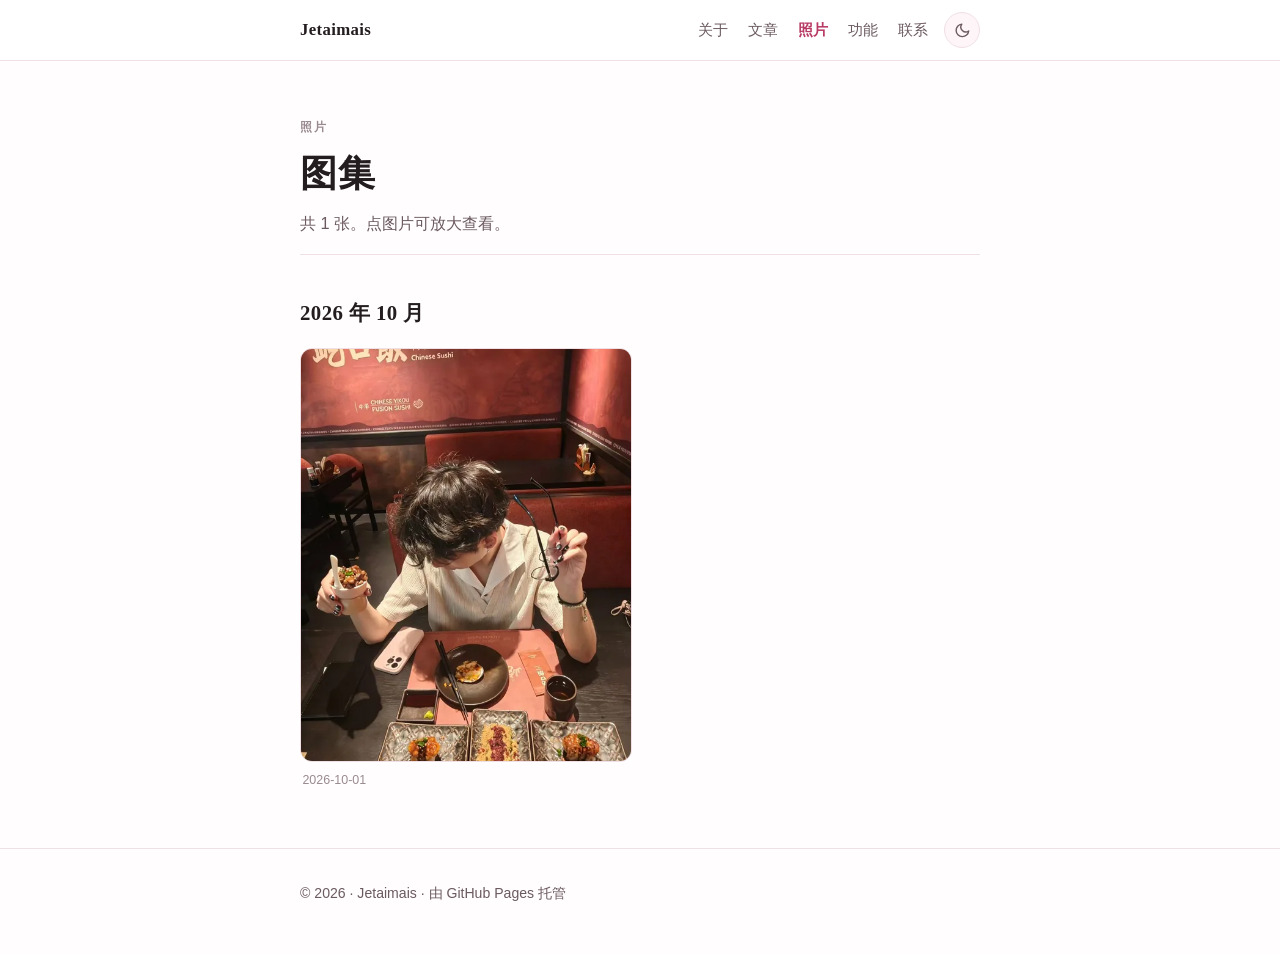
==== gallery/index.html @ ded1d189 "??????:??? + ???? + ?????" ====
<!DOCTYPE html>
<html lang="zh-CN">
<head>
<meta charset="UTF-8">
<meta name="viewport" content="width=device-width, initial-scale=1.0">

<!-- 与其它页面一致：先应用已保存的主题，避免闪烁 -->
<script>
  (function () {
    try {
      var t = localStorage.getItem('theme');
      if (t === 'light' || t === 'dark') {
        document.documentElement.setAttribute('data-theme', t);
      }
    } catch (e) {}
  })();
</script>

<title>图集 · Jetaimais</title>
<meta name="description" content="Jetaimais 的照片图集。">
<meta name="author" content="Jetaimais">
<link rel="canonical" href="https://jetaimais6.github.io/gallery/">
<meta name="theme-color" content="#fffdfd" media="(prefers-color-scheme: light)">
<meta name="theme-color" content="#1a1417" media="(prefers-color-scheme: dark)">
<meta name="robots" content="index, follow">

<meta property="og:type" content="website">
<meta property="og:site_name" content="Jetaimais">
<meta property="og:title" content="图集 · Jetaimais">
<meta property="og:description" content="Jetaimais 的照片图集。">
<meta property="og:url" content="https://jetaimais6.github.io/gallery/">
<meta property="og:image" content="https://jetaimais6.github.io/assets/og-image.png">
<meta property="og:locale" content="zh_CN">


<meta name="twitter:card" content="summary_large_image">
<meta name="twitter:title" content="图集 · Jetaimais">
<meta name="twitter:description" content="Jetaimais 的照片图集。">
<meta name="twitter:image" content="https://jetaimais6.github.io/assets/og-image.png">

<link rel="icon" type="image/svg+xml" href="../assets/favicon.svg">
<link rel="apple-touch-icon" href="../assets/favicon.svg">
<link rel="alternate" type="application/rss+xml" title="Jetaimais" href="https://jetaimais6.github.io/feed.xml">

<link rel="preload" href="../assets/tokens.css" as="style">
<link rel="preload" href="../assets/style.css" as="style">
<link rel="stylesheet" href="../assets/tokens.css">
<link rel="stylesheet" href="../assets/style.css">
<script src="../assets/theme.js" defer></script>

</head>
<body>

<a class="skip-link" href="#main">跳到正文</a>

<header class="site-header">
  <div class="wrap header-inner">
    <a class="brand" href="../">Jetaimais</a>

    <nav class="site-nav" aria-label="主导航">
      <a href="../#about">关于</a>
      <a href="../posts/">文章</a>
      <a href="../gallery/" class="is-active">照片</a>
      <a href="../tools/">功能</a>
      <a href="../#contact">联系</a>
    </nav>

    <button class="theme-toggle" type="button" aria-label="切换主题">
      <svg class="icon-moon" viewBox="0 0 24 24" fill="none" stroke="currentColor"
           stroke-width="2" stroke-linecap="round" stroke-linejoin="round" aria-hidden="true">
        <path d="M21 12.79A9 9 0 1 1 11.21 3 7 7 0 0 0 21 12.79z"/>
      </svg>
      <svg class="icon-sun" viewBox="0 0 24 24" fill="none" stroke="currentColor"
           stroke-width="2" stroke-linecap="round" stroke-linejoin="round" aria-hidden="true">
        <circle cx="12" cy="12" r="4"/>
        <path d="M12 2v2M12 20v2M4.93 4.93l1.41 1.41M17.66 17.66l1.41 1.41M2 12h2M20 12h2M6.34 17.66l-1.41 1.41M19.07 4.93l-1.41 1.41"/>
      </svg>
    </button>
  </div>
</header>

<main id="main">
  <div class="wrap">
<section class="page-head">
      <p class="eyebrow">照片</p>
      <h1>图集</h1>
      <p class="lead">共 1 张。点图片可放大查看。</p>
    </section>
    
    <section class="section">
      <h2>2026 年 10 月</h2>
      <div class="photo-grid">
<figure class="ph">
  <button class="ph-btn" type="button" data-full="../photos/full/2026-10-01-sushi.webp" data-alt="2026-10-01-sushi">
    <img src="../photos/thumbs/2026-10-01-sushi.webp" alt="2026-10-01-sushi" loading="lazy" decoding="async"
         width="1280" height="1707">
  </button>
  <figcaption>
    
    <p class="ph-date"><time datetime="2026-10-01">2026-10-01</time></p>
    <noscript><a href="../photos/full/2026-10-01-sushi.webp">查看原图</a></noscript>
  </figcaption>
</figure>
      </div>
    </section>
    
    <dialog class="lightbox" id="lightbox">
      <button class="lb-close" type="button" aria-label="关闭">×</button>
      <img class="lb-img" id="lbImg" src="" alt="">
    </dialog>
    <script src="../gallery/lightbox.js" defer></script>
  </div>
</main>

<footer class="site-footer">
  <div class="wrap">
    <p>© <span id="year">2026</span> · Jetaimais · 由 GitHub Pages 托管</p>
  </div>
</footer>

<script>
  document.getElementById('year').textContent = new Date().getFullYear();
</script>

</body>
</html>
---- assets/tokens.css ----
/* ============================================================
   tokens.css —— 设计令牌（Design Tokens）
   参考 AnAcretiondisk9986.github.io 的做法：用「语义化」变量名，
   描述「这是什么」，而不是「这是什么颜色」。
   这样换主题时只改这一处，全站自动跟随。
   ============================================================ */

/* ---------- 浅色主题 ---------- */
:root {
  /* 声明本页配色模式：让滚动条、表单控件、默认背景也跟随 */
  color-scheme: light;

  /* 表面（背景层）—— 带极淡粉调，与头像呼应 */
  --surface:          #fffdfd;
  --surface-raised:   #fdf5f7;   /* 卡片、按钮底色 */
  --surface-sunken:   #f7eaee;   /* 更低的层级 */

  /* 文字 —— 暖调深灰，避免与粉色底冲突的冷灰 */
  --text:             #241d20;
  --text-muted:       #6b5a61;
  --text-faint:       #9a8a91;

  /* 线条 */
  --line:             #f0dfe4;
  --line-strong:      #e2c9d1;

  /* 强调色 —— 粉色系
     浅色主题用较深的玫瑰粉，保证白字对比度达标（≥4.5:1）
     深色主题用较亮的粉，保证在深底上可读 */
  --accent:           #b83b64;
  --accent-hover:     #9d2f53;
  --accent-text:      #ffffff;   /* 强调色之上的文字 */

  /* 粉色浅底（取自头像背景色 #efc1cb），用于标签、徽章等 */
  --surface-tint:     #fdf0f4;

  /* 效果 —— 阴影带一点粉，避免灰影在粉底上发脏 */
  --shadow-sm:        0 1px 2px rgba(90, 40, 58, .06);
  --shadow-md:        0 4px 14px rgba(90, 40, 58, .10);

  /* 尺寸 */
  --radius:           12px;
  --radius-sm:        8px;
  --measure:          720px;     /* 正文最大宽度 */
  --gutter:           1.25rem;
  --header-h:         3.75rem;

  /* 字体 */
  --font-sans: -apple-system, BlinkMacSystemFont, "Segoe UI", "PingFang SC",
               "Hiragino Sans GB", "Microsoft YaHei", "Helvetica Neue", Arial, sans-serif;
  --font-serif: "Noto Serif SC", "Source Han Serif SC", "Songti SC", STSong,
                SimSun, Georgia, serif;
  --font-mono: ui-monospace, SFMono-Regular, "SF Mono", Consolas,
               "Liberation Mono", Menlo, monospace;

  /* 字距：中文标题加宽字距会明显更精致（参考仓库大量使用 0.14–0.22em） */
  --track-label:      .08em;   /* 小标签 */
  --track-title:      .02em;   /* 大标题 */
  --track-eyebrow:    .16em;   /* 眉标（全大写小字） */

  /* 玻璃效果底色（支持 backdrop-filter 时使用） */
  --header-glass:     rgba(255, 255, 255, .88);
}

/* ---------- 深色主题 ----------
   优先跟随手动选择（html[data-theme="dark"]），
   没有手动选择时跟随系统设置 */
@media (prefers-color-scheme: dark) {
  :root:not([data-theme="light"]) {
    color-scheme: dark;
    --surface:        #1a1417;
    --surface-raised: #241a1f;
    --surface-sunken: #120d10;
    --text:           #f2e6ea;
    --text-muted:     #b5a0a8;
    --text-faint:     #857077;
    --line:           #362830;
    --line-strong:    #473640;
    --accent:         #ef8fae;
    --accent-hover:   #f4a7c0;
    --accent-text:    #2a1018;
    --surface-tint:   #2a1d23;
    --shadow-sm:      0 1px 2px rgba(0, 0, 0, .4);
    --shadow-md:      0 4px 14px rgba(0, 0, 0, .5);
    --header-glass:   rgba(26, 20, 23, .88);
  }
}

/* 手动强制深色：优先级最高 */
:root[data-theme="dark"] {
  color-scheme: dark;
  --surface:        #1a1417;
  --surface-raised: #241a1f;
  --surface-sunken: #120d10;
  --text:           #f2e6ea;
  --text-muted:     #b5a0a8;
  --text-faint:     #857077;
  --line:           #362830;
  --line-strong:    #473640;
  --accent:         #ef8fae;
  --accent-hover:   #f4a7c0;
  --accent-text:    #2a1018;
  --surface-tint:   #2a1d23;
  --shadow-sm:      0 1px 2px rgba(0, 0, 0, .4);
  --shadow-md:      0 4px 14px rgba(0, 0, 0, .5);
  --header-glass:   rgba(26, 20, 23, .88);
}

/* 手动强制浅色 */
:root[data-theme="light"] {
  color-scheme: light;
}
---- assets/style.css ----
/* ============================================================
   style.css —— 布局与组件
   颜色/间距/字体全部来自 tokens.css 的语义变量。
   想换配色，改 tokens.css，不要改这里。
   ============================================================ */

/* ---------- 基础 ---------- */
*, *::before, *::after { box-sizing: border-box; }

html {
  scroll-behavior: smooth;
  scroll-padding-top: calc(var(--header-h) + 1rem);  /* 锚点跳转避开吸顶导航 */
  -webkit-text-size-adjust: 100%;
}

body {
  margin: 0;
  background: var(--surface);
  color: var(--text);
  font-family: var(--font-sans);
  font-size: 17px;
  line-height: 1.75;
  -webkit-font-smoothing: antialiased;
  text-rendering: optimizeLegibility;
}

.wrap {
  max-width: var(--measure);
  margin-inline: auto;
  padding-inline: var(--gutter);
}

/* ---------- 链接 ---------- */
a { color: var(--accent); text-decoration: none; }
a:hover { color: var(--accent-hover); text-decoration: underline; }

:focus-visible {
  outline: 2px solid var(--accent);
  outline-offset: 3px;
  border-radius: var(--radius-sm);
}

/* 键盘用户跳过导航 */
.skip-link {
  position: fixed;
  top: -100px;
  left: var(--gutter);
  z-index: 100;
  background: var(--accent);
  color: var(--accent-text);
  padding: .6rem 1rem;
  border-radius: 0 0 var(--radius) var(--radius);
  transition: top .15s ease;
}
.skip-link:focus { top: 0; text-decoration: none; }

/* ---------- 页头 ---------- */
.site-header {
  position: sticky;
  top: 0;
  z-index: 20;
  background: var(--surface);
  border-bottom: 1px solid var(--line);
}

@supports (backdrop-filter: blur(10px)) {
  .site-header {
    background: var(--header-glass);
    backdrop-filter: saturate(180%) blur(10px);
  }
}

.header-inner {
  display: flex;
  align-items: center;
  gap: 1rem;
  min-height: var(--header-h);
}

.brand {
  font-family: var(--font-serif);
  font-weight: 700;
  font-size: 1.05rem;
  letter-spacing: var(--track-title);
  color: var(--text);
  margin-right: auto;      /* 把导航和按钮推到右侧 */
}
.brand:hover { text-decoration: none; color: var(--accent); }

.site-nav { display: flex; gap: 1.25rem; font-size: .95rem; }
.site-nav a { color: var(--text-muted); }
.site-nav a:hover { color: var(--accent); text-decoration: none; }
.site-nav a.is-active {
  color: var(--accent);
  font-weight: 600;
}

/* ---------- 主题切换按钮 ---------- */
.theme-toggle {
  display: inline-flex;
  align-items: center;
  justify-content: center;
  width: 2.25rem;
  height: 2.25rem;
  padding: 0;
  border: 1px solid var(--line);
  border-radius: 50%;
  background: var(--surface-raised);
  color: var(--text-muted);
  cursor: pointer;
  transition: color .15s ease, border-color .15s ease, transform .15s ease;
}
.theme-toggle:hover {
  color: var(--accent);
  border-color: var(--accent);
  transform: translateY(-1px);
}
.theme-toggle svg { width: 1.05rem; height: 1.05rem; display: block; }

/* 图标按当前主题显示其一：浅色显示月亮，深色显示太阳 */
.theme-toggle .icon-sun  { display: none; }
.theme-toggle .icon-moon { display: block; }
:root[data-theme="dark"] .theme-toggle .icon-sun  { display: block; }
:root[data-theme="dark"] .theme-toggle .icon-moon { display: none; }
@media (prefers-color-scheme: dark) {
  :root:not([data-theme="light"]) .theme-toggle .icon-sun  { display: block; }
  :root:not([data-theme="light"]) .theme-toggle .icon-moon { display: none; }
}

/* ---------- 眉标（小字标签） ---------- */
.eyebrow {
  font-size: .78rem;
  font-weight: 600;
  letter-spacing: var(--track-eyebrow);
  text-transform: uppercase;
  color: var(--text-faint);
  margin: 0 0 .75rem;
}

/* ---------- 首屏 ---------- */
.hero { padding: 4.5rem 0 2.5rem; }

.avatar {
  border-radius: 50%;
  object-fit: cover;
  margin-bottom: 1.25rem;
  display: block;
  border: 1px solid var(--line);
}

.hero h1 {
  font-family: var(--font-serif);
  font-size: clamp(1.9rem, 5vw, 2.6rem);
  line-height: 1.25;
  letter-spacing: var(--track-title);
  margin: 0 0 .85rem;
  text-wrap: balance;          /* 标题断行更均衡（支持的浏览器生效） */
}

.lead {
  font-size: 1.1rem;
  line-height: 1.8;
  color: var(--text-muted);
  margin: 0 0 1.75rem;
  max-width: 34em;
  text-wrap: pretty;
}
.lead strong { color: var(--text); font-weight: 600; }

/* ---------- 身份标签（大二 / 临床医学 …） ---------- */
.status {
  display: flex;
  flex-wrap: wrap;
  gap: .5rem;
  margin: 0 0 1.75rem;
}

.badge {
  font-size: .8rem;
  line-height: 1.6;
  padding: .1rem .65rem;
  border-radius: 999px;
  color: var(--accent);
  background: var(--surface-tint);
  border: 1px solid var(--line-strong);
  letter-spacing: var(--track-label);
}

/* ---------- 按钮 ---------- */
.hero-actions { display: flex; flex-wrap: wrap; gap: .75rem; }

.btn {
  display: inline-block;
  padding: .6rem 1.15rem;
  border: 1px solid var(--line);
  border-radius: var(--radius);
  color: var(--text);
  font-size: .95rem;
  font-weight: 500;
  background: var(--surface-raised);
  box-shadow: var(--shadow-sm);
  transition: transform .12s ease, border-color .12s ease, box-shadow .12s ease;
}
.btn:hover {
  text-decoration: none;
  transform: translateY(-1px);
  border-color: var(--accent);
  color: var(--accent);
  box-shadow: var(--shadow-md);
}

.btn-primary {
  background: var(--accent);
  border-color: var(--accent);
  color: var(--accent-text);
}
.btn-primary:hover {
  color: var(--accent-text);
  background: var(--accent-hover);
  border-color: var(--accent-hover);
}

/* 邮箱按钮：颜色与其它次要按钮一致，别让默认链接色破坏按钮外观 */
.btn.js-email { color: var(--text); }
.btn.js-email:hover { color: var(--accent); }

/* 无脚本回退：<noscript> 内文字为空，用 CSS 生成内容补上按钮文字。
   用 ::after 是因为脚本禁用时 :empty 仍会匹配，但纯文本放这儿不占位。 */
.noscript-email::after { content: "邮件联系"; }

/* ---------- 内容分区 ---------- */
.section {
  padding: 2.5rem 0;
  border-top: 1px solid var(--line);
}

.section h2 {
  font-family: var(--font-serif);
  font-size: 1.3rem;
  letter-spacing: var(--track-title);
  margin: 0 0 1rem;
}

.section p { margin: 0 0 1rem; }
.muted { color: var(--text-muted); font-size: .95rem; }

/* ---------- 技能标签 ---------- */
.tags {
  list-style: none;
  display: flex;
  flex-wrap: wrap;
  gap: .5rem;
  padding: 0;
  margin: 1.25rem 0 0;
}
.tags li {
  font-size: .85rem;
  padding: .25rem .7rem;
  border: 1px solid var(--line-strong);
  border-radius: 999px;
  color: var(--accent);
  background: var(--surface-tint);
  letter-spacing: var(--track-label);
}

/* ---------- 卡片列表 ---------- */
.card-list {
  list-style: none;
  padding: 0;
  margin: 1.25rem 0 0;
  display: grid;
  gap: .9rem;
}

.card {
  padding: 1.15rem 1.25rem;
  border: 1px solid var(--line);
  border-radius: var(--radius);
  background: var(--surface-raised);
  transition: border-color .12s ease, transform .12s ease, box-shadow .12s ease;
}
.card:hover {
  border-color: var(--accent);
  transform: translateY(-2px);
  box-shadow: var(--shadow-md);
}

.card h3 {
  margin: 0 0 .35rem;
  font-size: 1.05rem;
  letter-spacing: var(--track-label);
}
.card h3 a { color: var(--text); }
.card h3 a:hover { color: var(--accent); }
.card p  { margin: 0; color: var(--text-muted); font-size: .95rem; }
.card .meta {
  margin-top: .5rem;
  font-size: .82rem;
  color: var(--text-faint);
  font-variant-numeric: tabular-nums;
}

/* 待补充内容的卡片（填好后删掉 is-placeholder 类即可） */
.card.is-placeholder { border-style: dashed; }
.card.is-placeholder h3 a { color: var(--text-muted); }

/* 卡片上的标签 */
.tags-inline {
  display: flex;
  flex-wrap: wrap;
  gap: .4rem;
  margin: .6rem 0 0;
}

.tag {
  display: inline-block;
  font-size: .78rem;
  line-height: 1.7;
  padding: .05rem .55rem;
  border: 1px solid var(--line-strong);
  border-radius: 999px;
  color: var(--accent);
  background: var(--surface-tint);
  letter-spacing: var(--track-label);
}
.tag:hover { text-decoration: none; border-color: var(--accent); }

/* 标签云 */
.tag-cloud {
  display: flex;
  flex-wrap: wrap;
  gap: .5rem;
  margin: .5rem 0 0;
}
.tag-lg { font-size: .9rem; padding: .25rem .8rem; }
.tag .count { color: var(--text-faint); font-size: .85em; margin-left: .15em; }

/* ---------- 列表页页头 ---------- */
.page-head { padding: 3.5rem 0 1rem; }
.page-head h1 {
  font-family: var(--font-serif);
  font-size: clamp(1.7rem, 4.5vw, 2.3rem);
  line-height: 1.25;
  letter-spacing: var(--track-title);
  margin: 0 0 .75rem;
  text-wrap: balance;
}
.page-head .lead {
  font-size: 1.02rem;
  color: var(--text-muted);
  margin: 0;
  max-width: 38em;
}

/* 「查看全部」链接 */
.more-link { margin: 1.25rem 0 0; font-size: .95rem; }

/* ---------- 分页 ---------- */
.pager {
  display: flex;
  align-items: center;
  justify-content: center;
  gap: .75rem;
  flex-wrap: wrap;
  margin-top: 2rem;
  padding-top: 1.5rem;
  border-top: 1px solid var(--line);
}
.pager-info {
  font-size: .88rem;
  color: var(--text-faint);
  font-variant-numeric: tabular-nums;
}

/* ---------- 图集 ---------- */
.photo-grid {
  display: grid;
  grid-template-columns: repeat(auto-fill, minmax(220px, 1fr));
  gap: 1rem;
  margin-top: 1rem;
}

.ph { margin: 0; }

.ph-btn {
  display: block;
  width: 100%;
  padding: 0;
  border: 1px solid var(--line);
  border-radius: var(--radius);
  background: var(--surface-raised);
  cursor: zoom-in;
  overflow: hidden;
  transition: border-color .15s ease, transform .15s ease, box-shadow .15s ease;
}
.ph-btn:hover {
  border-color: var(--accent);
  transform: translateY(-2px);
  box-shadow: var(--shadow-md);
}
.ph-btn img {
  display: block;
  width: 100%;
  height: auto;
  aspect-ratio: 4 / 5;      /* 统一比例，网格更整齐 */
  object-fit: cover;
}

.ph figcaption {
  padding: .5rem .15rem 0;
  font-size: .85rem;
  color: var(--text-muted);
}
.ph-title { margin: 0; color: var(--text); font-weight: 600; }
.ph-caption { margin: .15rem 0 0; }
.ph-date {
  margin: .2rem 0 0;
  font-size: .78rem;
  color: var(--text-faint);
  font-variant-numeric: tabular-nums;
}

/* 点击放大 */
.lightbox {
  border: 0;
  padding: 0;
  background: transparent;
  max-width: 96vw;
  max-height: 96vh;
}
.lightbox::backdrop {
  background: rgba(0, 0, 0, .82);
}
.lb-img {
  display: block;
  max-width: 96vw;
  max-height: 92vh;
  width: auto;
  height: auto;
  border-radius: var(--radius);
}
.lb-close {
  position: fixed;
  top: 1rem;
  right: 1rem;
  width: 2.5rem;
  height: 2.5rem;
  border: 1px solid rgba(255, 255, 255, .35);
  border-radius: 50%;
  background: rgba(0, 0, 0, .45);
  color: #fff;
  font-size: 1.4rem;
  line-height: 1;
  cursor: pointer;
}
.lb-close:hover { background: rgba(0, 0, 0, .7); }

/* ---------- 联系列表 ---------- */
.link-list { list-style: none; padding: 0; margin: 1rem 0 0; }
.link-list li {
  padding: .55rem 0;
  border-bottom: 1px solid var(--line);
  display: flex;
  gap: 1rem;
  align-items: baseline;
}
.link-list li:last-child { border-bottom: 0; }
.link-list .k {
  min-width: 5rem;
  color: var(--text-faint);
  font-size: .82rem;
  text-transform: uppercase;
  letter-spacing: var(--track-label);
}

/* 带图标的链接（X / B站 / GitHub） */
.icon-link {
  display: inline-flex;
  align-items: center;
  gap: .4rem;
  color: var(--text);
}
.icon-link:hover { color: var(--accent); }
.icon-link svg {
  width: 1.05em;
  height: 1.05em;
  flex: none;
  opacity: .75;
}
.icon-link:hover svg { opacity: 1; }

/* ---------- 代码（以后写文章会用到） ---------- */
code, pre { font-family: var(--font-mono); font-size: .9em; }
code {
  background: var(--surface-sunken);
  padding: .15em .4em;
  border-radius: var(--radius-sm);
}
pre {
  background: var(--surface-sunken);
  border: 1px solid var(--line);
  border-radius: var(--radius);
  padding: 1rem 1.15rem;
  overflow-x: auto;
  line-height: 1.6;
}
pre code { background: none; padding: 0; }

/* ---------- 文章页 ---------- */
.article { padding: 3rem 0 1rem; }

.article-header {
  padding-bottom: 1.5rem;
  border-bottom: 1px solid var(--line);
  margin-bottom: 2rem;
}

.article h1 {
  font-family: var(--font-serif);
  font-size: clamp(1.6rem, 4.5vw, 2.2rem);
  line-height: 1.3;
  letter-spacing: var(--track-title);
  margin: 0 0 .75rem;
  text-wrap: balance;
}

.article-meta {
  color: var(--text-faint);
  font-size: .88rem;
  font-variant-numeric: tabular-nums;
}
.article-meta .sep { margin: 0 .5rem; opacity: .6; }

/* 正文：中文行高放宽，段间距大于行距 */
.prose { line-height: 1.9; }
.prose p { margin: 0 0 1.25rem; }
.prose h2 {
  font-family: var(--font-serif);
  font-size: 1.2rem;
  letter-spacing: var(--track-title);
  margin: 2.25rem 0 .85rem;
}
.prose ul, .prose ol { margin: 0 0 1.25rem; padding-left: 1.4rem; }
.prose li { margin-bottom: .4rem; }
.prose strong { font-weight: 600; }
.prose blockquote {
  margin: 1.5rem 0;
  padding: .25rem 0 .25rem 1rem;
  border-left: 3px solid var(--line-strong);
  color: var(--text-muted);
}

/* 文章底部返回链接 */
.article-foot {
  margin-top: 2.5rem;
  padding-top: 1.5rem;
  border-top: 1px solid var(--line);
  font-size: .95rem;
}

/* ---------- 页脚 ---------- */
.site-footer {
  border-top: 1px solid var(--line);
  padding: 2rem 0 3rem;
  color: var(--text-muted);
  font-size: .88rem;
}
.site-footer p { margin: 0; }

/* ---------- 小屏微调 ---------- */
@media (max-width: 520px) {
  body { font-size: 16px; }
  .hero { padding-top: 3rem; }
  .site-nav { gap: .9rem; font-size: .9rem; }
  .link-list li { flex-direction: column; gap: .15rem; }
}

/* ---------- 打印 ---------- */
@media print {
  .site-header, .site-footer, .hero-actions, .theme-toggle { display: none; }
  body { font-size: 12pt; background: #fff; color: #000; }
}

/* ---------- 尊重「减少动效」偏好 ---------- */
@media (prefers-reduced-motion: reduce) {
  html { scroll-behavior: auto; }
  *, *::before, *::after {
    transition-duration: .01ms !important;
    animation-duration: .01ms !important;
    animation-iteration-count: 1 !important;
  }
}
---- assets/tokens.css ----
/* ============================================================
   tokens.css —— 设计令牌（Design Tokens）
   参考 AnAcretiondisk9986.github.io 的做法：用「语义化」变量名，
   描述「这是什么」，而不是「这是什么颜色」。
   这样换主题时只改这一处，全站自动跟随。
   ============================================================ */

/* ---------- 浅色主题 ---------- */
:root {
  /* 声明本页配色模式：让滚动条、表单控件、默认背景也跟随 */
  color-scheme: light;

  /* 表面（背景层）—— 带极淡粉调，与头像呼应 */
  --surface:          #fffdfd;
  --surface-raised:   #fdf5f7;   /* 卡片、按钮底色 */
  --surface-sunken:   #f7eaee;   /* 更低的层级 */

  /* 文字 —— 暖调深灰，避免与粉色底冲突的冷灰 */
  --text:             #241d20;
  --text-muted:       #6b5a61;
  --text-faint:       #9a8a91;

  /* 线条 */
  --line:             #f0dfe4;
  --line-strong:      #e2c9d1;

  /* 强调色 —— 粉色系
     浅色主题用较深的玫瑰粉，保证白字对比度达标（≥4.5:1）
     深色主题用较亮的粉，保证在深底上可读 */
  --accent:           #b83b64;
  --accent-hover:     #9d2f53;
  --accent-text:      #ffffff;   /* 强调色之上的文字 */

  /* 粉色浅底（取自头像背景色 #efc1cb），用于标签、徽章等 */
  --surface-tint:     #fdf0f4;

  /* 效果 —— 阴影带一点粉，避免灰影在粉底上发脏 */
  --shadow-sm:        0 1px 2px rgba(90, 40, 58, .06);
  --shadow-md:        0 4px 14px rgba(90, 40, 58, .10);

  /* 尺寸 */
  --radius:           12px;
  --radius-sm:        8px;
  --measure:          720px;     /* 正文最大宽度 */
  --gutter:           1.25rem;
  --header-h:         3.75rem;

  /* 字体 */
  --font-sans: -apple-system, BlinkMacSystemFont, "Segoe UI", "PingFang SC",
               "Hiragino Sans GB", "Microsoft YaHei", "Helvetica Neue", Arial, sans-serif;
  --font-serif: "Noto Serif SC", "Source Han Serif SC", "Songti SC", STSong,
                SimSun, Georgia, serif;
  --font-mono: ui-monospace, SFMono-Regular, "SF Mono", Consolas,
               "Liberation Mono", Menlo, monospace;

  /* 字距：中文标题加宽字距会明显更精致（参考仓库大量使用 0.14–0.22em） */
  --track-label:      .08em;   /* 小标签 */
  --track-title:      .02em;   /* 大标题 */
  --track-eyebrow:    .16em;   /* 眉标（全大写小字） */

  /* 玻璃效果底色（支持 backdrop-filter 时使用） */
  --header-glass:     rgba(255, 255, 255, .88);
}

/* ---------- 深色主题 ----------
   优先跟随手动选择（html[data-theme="dark"]），
   没有手动选择时跟随系统设置 */
@media (prefers-color-scheme: dark) {
  :root:not([data-theme="light"]) {
    color-scheme: dark;
    --surface:        #1a1417;
    --surface-raised: #241a1f;
    --surface-sunken: #120d10;
    --text:           #f2e6ea;
    --text-muted:     #b5a0a8;
    --text-faint:     #857077;
    --line:           #362830;
    --line-strong:    #473640;
    --accent:         #ef8fae;
    --accent-hover:   #f4a7c0;
    --accent-text:    #2a1018;
    --surface-tint:   #2a1d23;
    --shadow-sm:      0 1px 2px rgba(0, 0, 0, .4);
    --shadow-md:      0 4px 14px rgba(0, 0, 0, .5);
    --header-glass:   rgba(26, 20, 23, .88);
  }
}

/* 手动强制深色：优先级最高 */
:root[data-theme="dark"] {
  color-scheme: dark;
  --surface:        #1a1417;
  --surface-raised: #241a1f;
  --surface-sunken: #120d10;
  --text:           #f2e6ea;
  --text-muted:     #b5a0a8;
  --text-faint:     #857077;
  --line:           #362830;
  --line-strong:    #473640;
  --accent:         #ef8fae;
  --accent-hover:   #f4a7c0;
  --accent-text:    #2a1018;
  --surface-tint:   #2a1d23;
  --shadow-sm:      0 1px 2px rgba(0, 0, 0, .4);
  --shadow-md:      0 4px 14px rgba(0, 0, 0, .5);
  --header-glass:   rgba(26, 20, 23, .88);
}

/* 手动强制浅色 */
:root[data-theme="light"] {
  color-scheme: light;
}
---- assets/style.css ----
/* ============================================================
   style.css —— 布局与组件
   颜色/间距/字体全部来自 tokens.css 的语义变量。
   想换配色，改 tokens.css，不要改这里。
   ============================================================ */

/* ---------- 基础 ---------- */
*, *::before, *::after { box-sizing: border-box; }

html {
  scroll-behavior: smooth;
  scroll-padding-top: calc(var(--header-h) + 1rem);  /* 锚点跳转避开吸顶导航 */
  -webkit-text-size-adjust: 100%;
}

body {
  margin: 0;
  background: var(--surface);
  color: var(--text);
  font-family: var(--font-sans);
  font-size: 17px;
  line-height: 1.75;
  -webkit-font-smoothing: antialiased;
  text-rendering: optimizeLegibility;
}

.wrap {
  max-width: var(--measure);
  margin-inline: auto;
  padding-inline: var(--gutter);
}

/* ---------- 链接 ---------- */
a { color: var(--accent); text-decoration: none; }
a:hover { color: var(--accent-hover); text-decoration: underline; }

:focus-visible {
  outline: 2px solid var(--accent);
  outline-offset: 3px;
  border-radius: var(--radius-sm);
}

/* 键盘用户跳过导航 */
.skip-link {
  position: fixed;
  top: -100px;
  left: var(--gutter);
  z-index: 100;
  background: var(--accent);
  color: var(--accent-text);
  padding: .6rem 1rem;
  border-radius: 0 0 var(--radius) var(--radius);
  transition: top .15s ease;
}
.skip-link:focus { top: 0; text-decoration: none; }

/* ---------- 页头 ---------- */
.site-header {
  position: sticky;
  top: 0;
  z-index: 20;
  background: var(--surface);
  border-bottom: 1px solid var(--line);
}

@supports (backdrop-filter: blur(10px)) {
  .site-header {
    background: var(--header-glass);
    backdrop-filter: saturate(180%) blur(10px);
  }
}

.header-inner {
  display: flex;
  align-items: center;
  gap: 1rem;
  min-height: var(--header-h);
}

.brand {
  font-family: var(--font-serif);
  font-weight: 700;
  font-size: 1.05rem;
  letter-spacing: var(--track-title);
  color: var(--text);
  margin-right: auto;      /* 把导航和按钮推到右侧 */
}
.brand:hover { text-decoration: none; color: var(--accent); }

.site-nav { display: flex; gap: 1.25rem; font-size: .95rem; }
.site-nav a { color: var(--text-muted); }
.site-nav a:hover { color: var(--accent); text-decoration: none; }
.site-nav a.is-active {
  color: var(--accent);
  font-weight: 600;
}

/* ---------- 主题切换按钮 ---------- */
.theme-toggle {
  display: inline-flex;
  align-items: center;
  justify-content: center;
  width: 2.25rem;
  height: 2.25rem;
  padding: 0;
  border: 1px solid var(--line);
  border-radius: 50%;
  background: var(--surface-raised);
  color: var(--text-muted);
  cursor: pointer;
  transition: color .15s ease, border-color .15s ease, transform .15s ease;
}
.theme-toggle:hover {
  color: var(--accent);
  border-color: var(--accent);
  transform: translateY(-1px);
}
.theme-toggle svg { width: 1.05rem; height: 1.05rem; display: block; }

/* 图标按当前主题显示其一：浅色显示月亮，深色显示太阳 */
.theme-toggle .icon-sun  { display: none; }
.theme-toggle .icon-moon { display: block; }
:root[data-theme="dark"] .theme-toggle .icon-sun  { display: block; }
:root[data-theme="dark"] .theme-toggle .icon-moon { display: none; }
@media (prefers-color-scheme: dark) {
  :root:not([data-theme="light"]) .theme-toggle .icon-sun  { display: block; }
  :root:not([data-theme="light"]) .theme-toggle .icon-moon { display: none; }
}

/* ---------- 眉标（小字标签） ---------- */
.eyebrow {
  font-size: .78rem;
  font-weight: 600;
  letter-spacing: var(--track-eyebrow);
  text-transform: uppercase;
  color: var(--text-faint);
  margin: 0 0 .75rem;
}

/* ---------- 首屏 ---------- */
.hero { padding: 4.5rem 0 2.5rem; }

.avatar {
  border-radius: 50%;
  object-fit: cover;
  margin-bottom: 1.25rem;
  display: block;
  border: 1px solid var(--line);
}

.hero h1 {
  font-family: var(--font-serif);
  font-size: clamp(1.9rem, 5vw, 2.6rem);
  line-height: 1.25;
  letter-spacing: var(--track-title);
  margin: 0 0 .85rem;
  text-wrap: balance;          /* 标题断行更均衡（支持的浏览器生效） */
}

.lead {
  font-size: 1.1rem;
  line-height: 1.8;
  color: var(--text-muted);
  margin: 0 0 1.75rem;
  max-width: 34em;
  text-wrap: pretty;
}
.lead strong { color: var(--text); font-weight: 600; }

/* ---------- 身份标签（大二 / 临床医学 …） ---------- */
.status {
  display: flex;
  flex-wrap: wrap;
  gap: .5rem;
  margin: 0 0 1.75rem;
}

.badge {
  font-size: .8rem;
  line-height: 1.6;
  padding: .1rem .65rem;
  border-radius: 999px;
  color: var(--accent);
  background: var(--surface-tint);
  border: 1px solid var(--line-strong);
  letter-spacing: var(--track-label);
}

/* ---------- 按钮 ---------- */
.hero-actions { display: flex; flex-wrap: wrap; gap: .75rem; }

.btn {
  display: inline-block;
  padding: .6rem 1.15rem;
  border: 1px solid var(--line);
  border-radius: var(--radius);
  color: var(--text);
  font-size: .95rem;
  font-weight: 500;
  background: var(--surface-raised);
  box-shadow: var(--shadow-sm);
  transition: transform .12s ease, border-color .12s ease, box-shadow .12s ease;
}
.btn:hover {
  text-decoration: none;
  transform: translateY(-1px);
  border-color: var(--accent);
  color: var(--accent);
  box-shadow: var(--shadow-md);
}

.btn-primary {
  background: var(--accent);
  border-color: var(--accent);
  color: var(--accent-text);
}
.btn-primary:hover {
  color: var(--accent-text);
  background: var(--accent-hover);
  border-color: var(--accent-hover);
}

/* 邮箱按钮：颜色与其它次要按钮一致，别让默认链接色破坏按钮外观 */
.btn.js-email { color: var(--text); }
.btn.js-email:hover { color: var(--accent); }

/* 无脚本回退：<noscript> 内文字为空，用 CSS 生成内容补上按钮文字。
   用 ::after 是因为脚本禁用时 :empty 仍会匹配，但纯文本放这儿不占位。 */
.noscript-email::after { content: "邮件联系"; }

/* ---------- 内容分区 ---------- */
.section {
  padding: 2.5rem 0;
  border-top: 1px solid var(--line);
}

.section h2 {
  font-family: var(--font-serif);
  font-size: 1.3rem;
  letter-spacing: var(--track-title);
  margin: 0 0 1rem;
}

.section p { margin: 0 0 1rem; }
.muted { color: var(--text-muted); font-size: .95rem; }

/* ---------- 技能标签 ---------- */
.tags {
  list-style: none;
  display: flex;
  flex-wrap: wrap;
  gap: .5rem;
  padding: 0;
  margin: 1.25rem 0 0;
}
.tags li {
  font-size: .85rem;
  padding: .25rem .7rem;
  border: 1px solid var(--line-strong);
  border-radius: 999px;
  color: var(--accent);
  background: var(--surface-tint);
  letter-spacing: var(--track-label);
}

/* ---------- 卡片列表 ---------- */
.card-list {
  list-style: none;
  padding: 0;
  margin: 1.25rem 0 0;
  display: grid;
  gap: .9rem;
}

.card {
  padding: 1.15rem 1.25rem;
  border: 1px solid var(--line);
  border-radius: var(--radius);
  background: var(--surface-raised);
  transition: border-color .12s ease, transform .12s ease, box-shadow .12s ease;
}
.card:hover {
  border-color: var(--accent);
  transform: translateY(-2px);
  box-shadow: var(--shadow-md);
}

.card h3 {
  margin: 0 0 .35rem;
  font-size: 1.05rem;
  letter-spacing: var(--track-label);
}
.card h3 a { color: var(--text); }
.card h3 a:hover { color: var(--accent); }
.card p  { margin: 0; color: var(--text-muted); font-size: .95rem; }
.card .meta {
  margin-top: .5rem;
  font-size: .82rem;
  color: var(--text-faint);
  font-variant-numeric: tabular-nums;
}

/* 待补充内容的卡片（填好后删掉 is-placeholder 类即可） */
.card.is-placeholder { border-style: dashed; }
.card.is-placeholder h3 a { color: var(--text-muted); }

/* 卡片上的标签 */
.tags-inline {
  display: flex;
  flex-wrap: wrap;
  gap: .4rem;
  margin: .6rem 0 0;
}

.tag {
  display: inline-block;
  font-size: .78rem;
  line-height: 1.7;
  padding: .05rem .55rem;
  border: 1px solid var(--line-strong);
  border-radius: 999px;
  color: var(--accent);
  background: var(--surface-tint);
  letter-spacing: var(--track-label);
}
.tag:hover { text-decoration: none; border-color: var(--accent); }

/* 标签云 */
.tag-cloud {
  display: flex;
  flex-wrap: wrap;
  gap: .5rem;
  margin: .5rem 0 0;
}
.tag-lg { font-size: .9rem; padding: .25rem .8rem; }
.tag .count { color: var(--text-faint); font-size: .85em; margin-left: .15em; }

/* ---------- 列表页页头 ---------- */
.page-head { padding: 3.5rem 0 1rem; }
.page-head h1 {
  font-family: var(--font-serif);
  font-size: clamp(1.7rem, 4.5vw, 2.3rem);
  line-height: 1.25;
  letter-spacing: var(--track-title);
  margin: 0 0 .75rem;
  text-wrap: balance;
}
.page-head .lead {
  font-size: 1.02rem;
  color: var(--text-muted);
  margin: 0;
  max-width: 38em;
}

/* 「查看全部」链接 */
.more-link { margin: 1.25rem 0 0; font-size: .95rem; }

/* ---------- 分页 ---------- */
.pager {
  display: flex;
  align-items: center;
  justify-content: center;
  gap: .75rem;
  flex-wrap: wrap;
  margin-top: 2rem;
  padding-top: 1.5rem;
  border-top: 1px solid var(--line);
}
.pager-info {
  font-size: .88rem;
  color: var(--text-faint);
  font-variant-numeric: tabular-nums;
}

/* ---------- 图集 ---------- */
.photo-grid {
  display: grid;
  grid-template-columns: repeat(auto-fill, minmax(220px, 1fr));
  gap: 1rem;
  margin-top: 1rem;
}

.ph { margin: 0; }

.ph-btn {
  display: block;
  width: 100%;
  padding: 0;
  border: 1px solid var(--line);
  border-radius: var(--radius);
  background: var(--surface-raised);
  cursor: zoom-in;
  overflow: hidden;
  transition: border-color .15s ease, transform .15s ease, box-shadow .15s ease;
}
.ph-btn:hover {
  border-color: var(--accent);
  transform: translateY(-2px);
  box-shadow: var(--shadow-md);
}
.ph-btn img {
  display: block;
  width: 100%;
  height: auto;
  aspect-ratio: 4 / 5;      /* 统一比例，网格更整齐 */
  object-fit: cover;
}

.ph figcaption {
  padding: .5rem .15rem 0;
  font-size: .85rem;
  color: var(--text-muted);
}
.ph-title { margin: 0; color: var(--text); font-weight: 600; }
.ph-caption { margin: .15rem 0 0; }
.ph-date {
  margin: .2rem 0 0;
  font-size: .78rem;
  color: var(--text-faint);
  font-variant-numeric: tabular-nums;
}

/* 点击放大 */
.lightbox {
  border: 0;
  padding: 0;
  background: transparent;
  max-width: 96vw;
  max-height: 96vh;
}
.lightbox::backdrop {
  background: rgba(0, 0, 0, .82);
}
.lb-img {
  display: block;
  max-width: 96vw;
  max-height: 92vh;
  width: auto;
  height: auto;
  border-radius: var(--radius);
}
.lb-close {
  position: fixed;
  top: 1rem;
  right: 1rem;
  width: 2.5rem;
  height: 2.5rem;
  border: 1px solid rgba(255, 255, 255, .35);
  border-radius: 50%;
  background: rgba(0, 0, 0, .45);
  color: #fff;
  font-size: 1.4rem;
  line-height: 1;
  cursor: pointer;
}
.lb-close:hover { background: rgba(0, 0, 0, .7); }

/* ---------- 联系列表 ---------- */
.link-list { list-style: none; padding: 0; margin: 1rem 0 0; }
.link-list li {
  padding: .55rem 0;
  border-bottom: 1px solid var(--line);
  display: flex;
  gap: 1rem;
  align-items: baseline;
}
.link-list li:last-child { border-bottom: 0; }
.link-list .k {
  min-width: 5rem;
  color: var(--text-faint);
  font-size: .82rem;
  text-transform: uppercase;
  letter-spacing: var(--track-label);
}

/* 带图标的链接（X / B站 / GitHub） */
.icon-link {
  display: inline-flex;
  align-items: center;
  gap: .4rem;
  color: var(--text);
}
.icon-link:hover { color: var(--accent); }
.icon-link svg {
  width: 1.05em;
  height: 1.05em;
  flex: none;
  opacity: .75;
}
.icon-link:hover svg { opacity: 1; }

/* ---------- 代码（以后写文章会用到） ---------- */
code, pre { font-family: var(--font-mono); font-size: .9em; }
code {
  background: var(--surface-sunken);
  padding: .15em .4em;
  border-radius: var(--radius-sm);
}
pre {
  background: var(--surface-sunken);
  border: 1px solid var(--line);
  border-radius: var(--radius);
  padding: 1rem 1.15rem;
  overflow-x: auto;
  line-height: 1.6;
}
pre code { background: none; padding: 0; }

/* ---------- 文章页 ---------- */
.article { padding: 3rem 0 1rem; }

.article-header {
  padding-bottom: 1.5rem;
  border-bottom: 1px solid var(--line);
  margin-bottom: 2rem;
}

.article h1 {
  font-family: var(--font-serif);
  font-size: clamp(1.6rem, 4.5vw, 2.2rem);
  line-height: 1.3;
  letter-spacing: var(--track-title);
  margin: 0 0 .75rem;
  text-wrap: balance;
}

.article-meta {
  color: var(--text-faint);
  font-size: .88rem;
  font-variant-numeric: tabular-nums;
}
.article-meta .sep { margin: 0 .5rem; opacity: .6; }

/* 正文：中文行高放宽，段间距大于行距 */
.prose { line-height: 1.9; }
.prose p { margin: 0 0 1.25rem; }
.prose h2 {
  font-family: var(--font-serif);
  font-size: 1.2rem;
  letter-spacing: var(--track-title);
  margin: 2.25rem 0 .85rem;
}
.prose ul, .prose ol { margin: 0 0 1.25rem; padding-left: 1.4rem; }
.prose li { margin-bottom: .4rem; }
.prose strong { font-weight: 600; }
.prose blockquote {
  margin: 1.5rem 0;
  padding: .25rem 0 .25rem 1rem;
  border-left: 3px solid var(--line-strong);
  color: var(--text-muted);
}

/* 文章底部返回链接 */
.article-foot {
  margin-top: 2.5rem;
  padding-top: 1.5rem;
  border-top: 1px solid var(--line);
  font-size: .95rem;
}

/* ---------- 页脚 ---------- */
.site-footer {
  border-top: 1px solid var(--line);
  padding: 2rem 0 3rem;
  color: var(--text-muted);
  font-size: .88rem;
}
.site-footer p { margin: 0; }

/* ---------- 小屏微调 ---------- */
@media (max-width: 520px) {
  body { font-size: 16px; }
  .hero { padding-top: 3rem; }
  .site-nav { gap: .9rem; font-size: .9rem; }
  .link-list li { flex-direction: column; gap: .15rem; }
}

/* ---------- 打印 ---------- */
@media print {
  .site-header, .site-footer, .hero-actions, .theme-toggle { display: none; }
  body { font-size: 12pt; background: #fff; color: #000; }
}

/* ---------- 尊重「减少动效」偏好 ---------- */
@media (prefers-reduced-motion: reduce) {
  html { scroll-behavior: auto; }
  *, *::before, *::after {
    transition-duration: .01ms !important;
    animation-duration: .01ms !important;
    animation-iteration-count: 1 !important;
  }
}
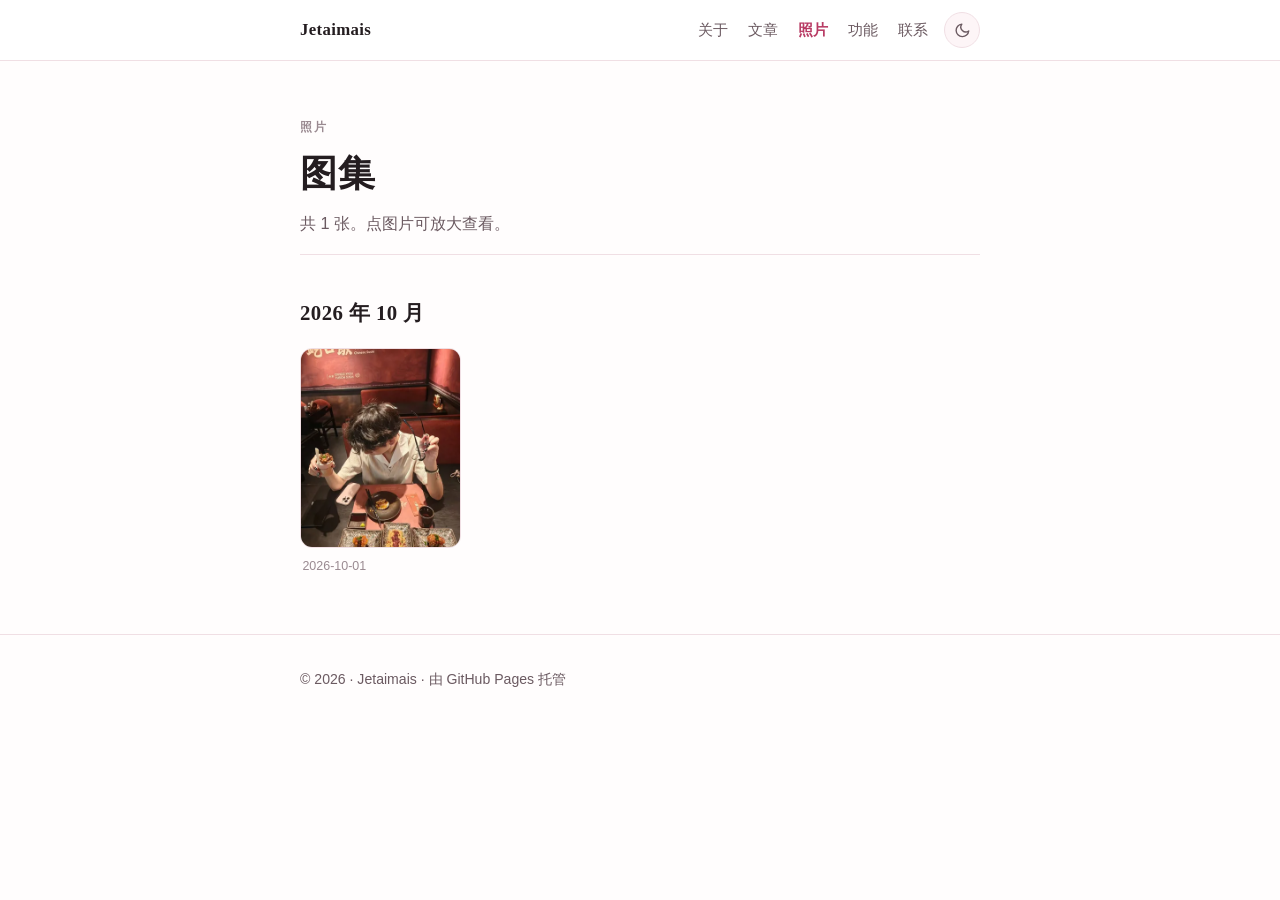
==== commit e1fd4c21: "??:?????,??????????" ====
--- a/gallery/index.html
+++ b/gallery/index.html
@@ -93,7 +93,7 @@
 <figure class="ph">
   <button class="ph-btn" type="button" data-full="../photos/full/2026-10-01-sushi.webp" data-alt="2026-10-01-sushi">
     <img src="../photos/thumbs/2026-10-01-sushi.webp" alt="2026-10-01-sushi" loading="lazy" decoding="async"
-         width="1280" height="1707">
+         width="1200" height="1600">
   </button>
   <figcaption>
     
--- a/assets/style.css
+++ b/assets/style.css
@@ -375,8 +375,10 @@
 /* ---------- 图集 ---------- */
 .photo-grid {
   display: grid;
-  grid-template-columns: repeat(auto-fill, minmax(220px, 1fr));
-  gap: 1rem;
+  /* 缩略图控制得小一些：默认约 150px 一列，屏窄时自动换行。
+     用 min() 兜底，避免窄屏上因 minmax 最小值过大而横向溢出。 */
+  grid-template-columns: repeat(auto-fill, minmax(min(150px, 100%), 1fr));
+  gap: .75rem;
   margin-top: 1rem;
 }
 
--- a/assets/style.css
+++ b/assets/style.css
@@ -375,8 +375,10 @@
 /* ---------- 图集 ---------- */
 .photo-grid {
   display: grid;
-  grid-template-columns: repeat(auto-fill, minmax(220px, 1fr));
-  gap: 1rem;
+  /* 缩略图控制得小一些：默认约 150px 一列，屏窄时自动换行。
+     用 min() 兜底，避免窄屏上因 minmax 最小值过大而横向溢出。 */
+  grid-template-columns: repeat(auto-fill, minmax(min(150px, 100%), 1fr));
+  gap: .75rem;
   margin-top: 1rem;
 }
 
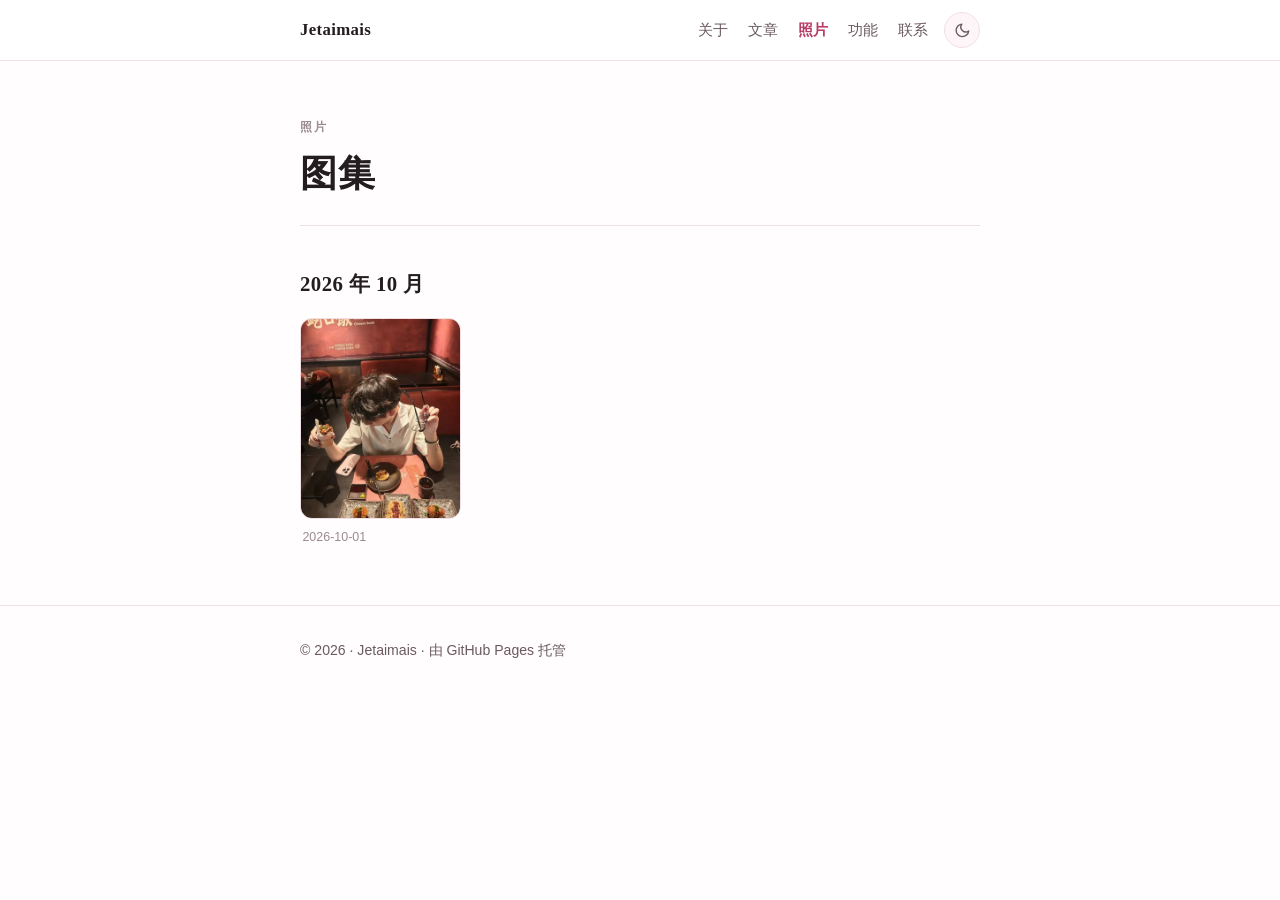
==== commit 9e73d4c1: "??:???????????(?????????????)" ====
--- a/gallery/index.html
+++ b/gallery/index.html
@@ -84,8 +84,8 @@
 <section class="page-head">
       <p class="eyebrow">照片</p>
       <h1>图集</h1>
-      <p class="lead">共 1 张。点图片可放大查看。</p>
     </section>
+    
     
     <section class="section">
       <h2>2026 年 10 月</h2>
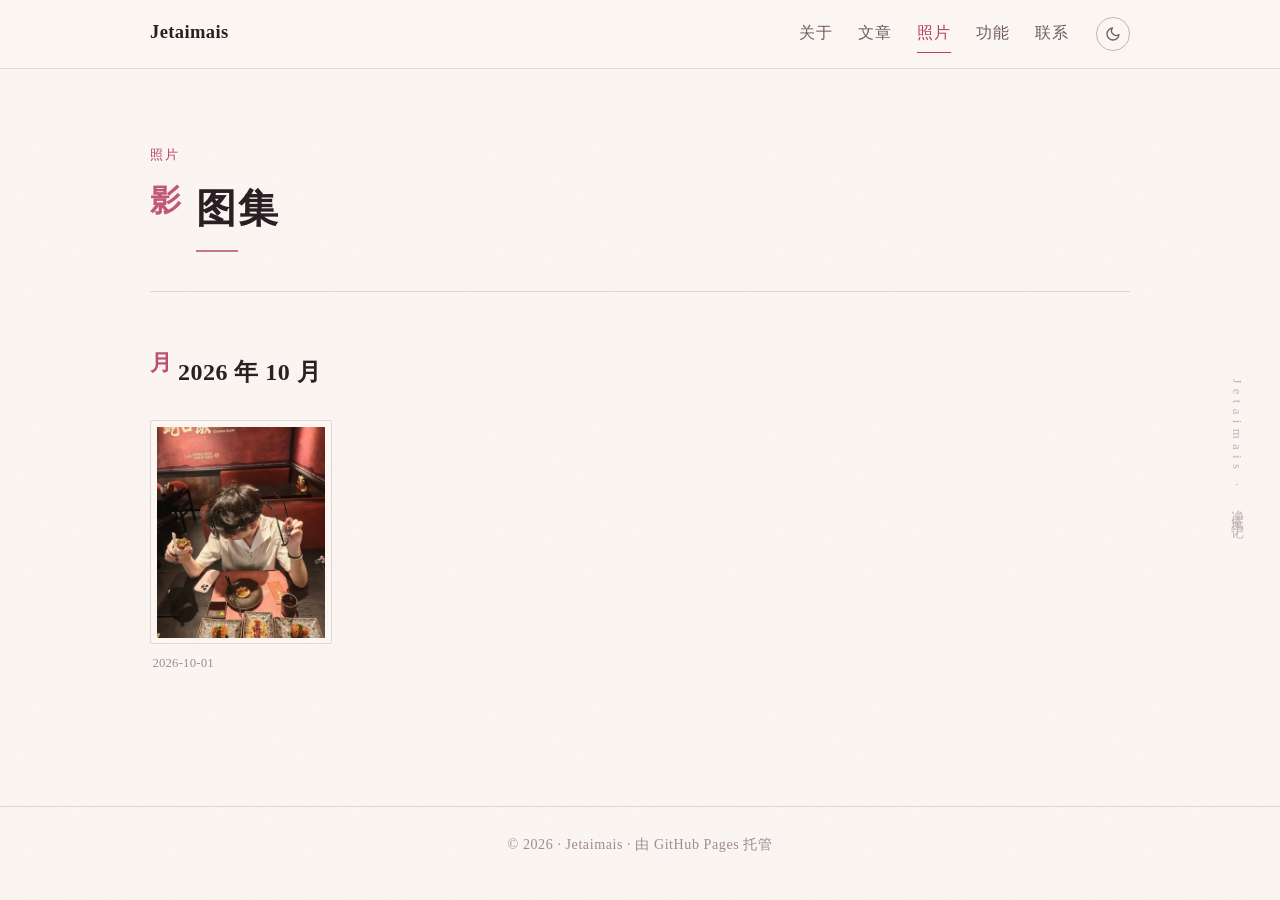
==== commit 9028b510: "重构：全站前端换成「净庵手记」设计（纸墨印 / 衬线+手迹 / 去卡片）" ====
--- a/gallery/index.html
+++ b/gallery/index.html
@@ -8,6 +8,14 @@
 <script>
   (function () {
     try {
+      /* 支持 ?theme=light|dark：便于分享指定主题的链接，也方便截图核对。
+         会写回 localStorage，之后访问都沿用。 */
+      var q = (location.search.match(/[?&]theme=(light|dark)/) || [])[1];
+      if (q) {
+        localStorage.setItem('theme', q);
+        document.documentElement.setAttribute('data-theme', q);
+        return;
+      }
       var t = localStorage.getItem('theme');
       if (t === 'light' || t === 'dark') {
         document.documentElement.setAttribute('data-theme', t);
@@ -20,8 +28,8 @@
 <meta name="description" content="Jetaimais 的照片图集。">
 <meta name="author" content="Jetaimais">
 <link rel="canonical" href="https://jetaimais6.github.io/gallery/">
-<meta name="theme-color" content="#fffdfd" media="(prefers-color-scheme: light)">
-<meta name="theme-color" content="#1a1417" media="(prefers-color-scheme: dark)">
+<meta name="theme-color" content="#fdf8f6" media="(prefers-color-scheme: light)">
+<meta name="theme-color" content="#171114" media="(prefers-color-scheme: dark)">
 <meta name="robots" content="index, follow">
 
 <meta property="og:type" content="website">
@@ -53,6 +61,9 @@
 
 <a class="skip-link" href="#main">跳到正文</a>
 
+<!-- 页边注：宽屏时在右侧竖排显示，作为手记本的页边痕迹 -->
+<span class="edge-note" aria-hidden="true">Jetaimais · 净庵手记</span>
+
 <header class="site-header">
   <div class="wrap header-inner">
     <a class="brand" href="../">Jetaimais</a>
@@ -83,12 +94,12 @@
   <div class="wrap">
 <section class="page-head">
       <p class="eyebrow">照片</p>
-      <h1>图集</h1>
+      <h1 data-mark="影">图集</h1>
     </section>
     
     
     <section class="section">
-      <h2>2026 年 10 月</h2>
+      <h2 data-mark="月">2026 年 10 月</h2>
       <div class="photo-grid">
 <figure class="ph">
   <button class="ph-btn" type="button" data-full="../photos/full/2026-10-01-sushi.webp" data-alt="2026-10-01-sushi">
--- a/assets/tokens.css
+++ b/assets/tokens.css
@@ -1,112 +1,121 @@
 /* ============================================================
-   tokens.css —— 设计令牌（Design Tokens）
-   参考 AnAcretiondisk9986.github.io 的做法：用「语义化」变量名，
-   描述「这是什么」，而不是「这是什么颜色」。
-   这样换主题时只改这一处，全站自动跟随。
+   tokens.css —— 设计令牌 ·「净庵手记」
+   ------------------------------------------------------------
+   概念：一本在灯下摊开的手记本。纸先于屏，手迹优先，粉色作印章。
+   与旧版的关键差别：不再有「卡片底色」，粉色只作印痕（线、笔触、页码）。
+
+   改配色只改这一个文件。浅色/深色两套需要同步改。
+   设计语言说明见仓库根目录 CLD.md 第 2 节。
    ============================================================ */
 
-/* ---------- 浅色主题 ---------- */
+/* ---------- 浅色：暖白纸 ---------- */
 :root {
-  /* 声明本页配色模式：让滚动条、表单控件、默认背景也跟随 */
   color-scheme: light;
 
-  /* 表面（背景层）—— 带极淡粉调，与头像呼应 */
-  --surface:          #fffdfd;
-  --surface-raised:   #fdf5f7;   /* 卡片、按钮底色 */
-  --surface-sunken:   #f7eaee;   /* 更低的层级 */
+  /* 纸 */
+  --paper:          #fcf6f3;
+  --paper-deep:     #f6e9ed;
+  --paper-edge:     #f2e3e8;   /* 纸边/分割 */
 
-  /* 文字 —— 暖调深灰，避免与粉色底冲突的冷灰 */
-  --text:             #241d20;
-  --text-muted:       #6b5a61;
-  --text-faint:       #9a8a91;
+  /* 墨 */
+  --ink:            #2a2024;
+  --ink-soft:       #6f5b63;
+  --ink-faint:      #a08b93;
 
-  /* 线条 */
-  --line:             #f0dfe4;
-  --line-strong:      #e2c9d1;
+  /* 线 */
+  --rule:           rgba(90, 50, 64, .16);
+  --rule-strong:    rgba(90, 50, 64, .34);
 
-  /* 强调色 —— 粉色系
-     浅色主题用较深的玫瑰粉，保证白字对比度达标（≥4.5:1）
-     深色主题用较亮的粉，保证在深底上可读 */
-  --accent:           #b83b64;
-  --accent-hover:     #9d2f53;
-  --accent-text:      #ffffff;   /* 强调色之上的文字 */
-
-  /* 粉色浅底（取自头像背景色 #efc1cb），用于标签、徽章等 */
-  --surface-tint:     #fdf0f4;
-
-  /* 效果 —— 阴影带一点粉，避免灰影在粉底上发脏 */
-  --shadow-sm:        0 1px 2px rgba(90, 40, 58, .06);
-  --shadow-md:        0 4px 14px rgba(90, 40, 58, .10);
-
-  /* 尺寸 */
-  --radius:           12px;
-  --radius-sm:        8px;
-  --measure:          720px;     /* 正文最大宽度 */
-  --gutter:           1.25rem;
-  --header-h:         3.75rem;
+  /* 印章粉 —— #b53c62 在纸与次级纸上均 ≥4.5:1（#c2476d 在次级纸上仅 4.12） */
+  --rose:           #b53c62;
+  --rose-deep:      #93304f;
+  --rose-soft:      #f6d9e2;
+  --on-rose:        #fffafc;   /* 粉底上的文字 */
 
   /* 字体 */
-  --font-sans: -apple-system, BlinkMacSystemFont, "Segoe UI", "PingFang SC",
-               "Hiragino Sans GB", "Microsoft YaHei", "Helvetica Neue", Arial, sans-serif;
-  --font-serif: "Noto Serif SC", "Source Han Serif SC", "Songti SC", STSong,
-                SimSun, Georgia, serif;
-  --font-mono: ui-monospace, SFMono-Regular, "SF Mono", Consolas,
-               "Liberation Mono", Menlo, monospace;
+  --font-display: "Noto Serif SC", "Source Han Serif SC", "Songti SC", STSong,
+                  Georgia, "Times New Roman", serif;
+  --font-body:    "Noto Serif SC", "Source Han Serif SC", "Songti SC", STSong,
+                  SimSun, Georgia, serif;
+  --font-hand:    "LXGW WenKai", "Kaiti SC", STKaiti, KaiTi, "Noto Serif SC",
+                  cursive, serif;
+  --font-mono:    ui-monospace, SFMono-Regular, Consolas, "Liberation Mono", monospace;
 
-  /* 字距：中文标题加宽字距会明显更精致（参考仓库大量使用 0.14–0.22em） */
-  --track-label:      .08em;   /* 小标签 */
-  --track-title:      .02em;   /* 大标题 */
-  --track-eyebrow:    .16em;   /* 眉标（全大写小字） */
+  /* 字号（手记本：标题大字、正文舒适） */
+  --fs-display: clamp(2.1rem, 6vw, 3.5rem);
+  --fs-h1:      clamp(1.7rem, 4.4vw, 2.5rem);
+  --fs-h2:      clamp(1.25rem, 2.6vw, 1.5rem);
+  --fs-lead:    clamp(1.02rem, 1.9vw, 1.16rem);
+  --fs-body:    17px;
+  --fs-small:   .88rem;
+  --fs-note:    .8rem;
 
-  /* 玻璃效果底色（支持 backdrop-filter 时使用） */
-  --header-glass:     rgba(255, 255, 255, .88);
+  /* 字距 */
+  --track-display: .04em;
+  --track-title:   .02em;
+  --track-note:    .18em;
+
+  /* 行高 */
+  --lh-body:    1.95;
+  --lh-tight:   1.35;
+  --lh-note:    1.7;
+
+  /* 版心与留白 */
+  --measure:    680px;      /* 阅读宽度 */
+  --page-max:   1060px;     /* 页面总宽 */
+  --rail:       92px;       /* 左侧页边注栏宽 */
+  --gutter:     clamp(1.15rem, 4vw, 2.5rem);
+  --space-1:    .5rem;
+  --space-2:    .9rem;
+  --space-3:    1.5rem;
+  --space-4:    2.4rem;
+  --space-5:    3.6rem;
+  --space-6:    5.5rem;
+
+  /* 纸纹（内联 SVG，零请求） */
+  --grain: url("data:image/svg+xml,%3Csvg xmlns='http://www.w3.org/2000/svg' width='140' height='140'%3E%3Cfilter id='n'%3E%3CfeTurbulence type='fractalNoise' baseFrequency='.85' numOctaves='3'/%3E%3C/filter%3E%3Crect width='140' height='140' filter='url(%23n)' opacity='.055'/%3E%3C/svg%3E");
+
+  /* 动效 */
+  --ease:       cubic-bezier(.22, .61, .36, 1);
+  --dur-fast:   180ms;
+  --dur:        320ms;
 }
 
-/* ---------- 深色主题 ----------
-   优先跟随手动选择（html[data-theme="dark"]），
-   没有手动选择时跟随系统设置 */
+/* ---------- 深色：夜里的纸 ---------- */
 @media (prefers-color-scheme: dark) {
   :root:not([data-theme="light"]) {
     color-scheme: dark;
-    --surface:        #1a1417;
-    --surface-raised: #241a1f;
-    --surface-sunken: #120d10;
-    --text:           #f2e6ea;
-    --text-muted:     #b5a0a8;
-    --text-faint:     #857077;
-    --line:           #362830;
-    --line-strong:    #473640;
-    --accent:         #ef8fae;
-    --accent-hover:   #f4a7c0;
-    --accent-text:    #2a1018;
-    --surface-tint:   #2a1d23;
-    --shadow-sm:      0 1px 2px rgba(0, 0, 0, .4);
-    --shadow-md:      0 4px 14px rgba(0, 0, 0, .5);
-    --header-glass:   rgba(26, 20, 23, .88);
+    --paper:        #171114;
+    --paper-deep:   #1f171b;
+    --paper-edge:   #2a1f25;
+    --ink:          #f3e8ec;
+    --ink-soft:     #c0aab3;
+    --ink-faint:    #8b7480;
+    --rule:         rgba(240, 220, 230, .15);
+    --rule-strong:  rgba(240, 220, 230, .32);
+    --rose:         #f28fb0;
+    --rose-deep:    #f7aac4;
+    --rose-soft:    #3a2630;
+    --on-rose:      #2a1018;
   }
 }
 
-/* 手动强制深色：优先级最高 */
 :root[data-theme="dark"] {
   color-scheme: dark;
-  --surface:        #1a1417;
-  --surface-raised: #241a1f;
-  --surface-sunken: #120d10;
-  --text:           #f2e6ea;
-  --text-muted:     #b5a0a8;
-  --text-faint:     #857077;
-  --line:           #362830;
-  --line-strong:    #473640;
-  --accent:         #ef8fae;
-  --accent-hover:   #f4a7c0;
-  --accent-text:    #2a1018;
-  --surface-tint:   #2a1d23;
-  --shadow-sm:      0 1px 2px rgba(0, 0, 0, .4);
-  --shadow-md:      0 4px 14px rgba(0, 0, 0, .5);
-  --header-glass:   rgba(26, 20, 23, .88);
+  --paper:        #171114;
+  --paper-deep:   #1f171b;
+  --paper-edge:   #2a1f25;
+  --ink:          #f3e8ec;
+  --ink-soft:     #c0aab3;
+  --ink-faint:    #8b7480;
+  --rule:         rgba(240, 220, 230, .15);
+  --rule-strong:  rgba(240, 220, 230, .32);
+  --rose:         #f28fb0;
+  --rose-deep:    #f7aac4;
+  --rose-soft:    #3a2630;
+  --on-rose:      #2a1018;
 }
 
-/* 手动强制浅色 */
 :root[data-theme="light"] {
   color-scheme: light;
 }
--- a/assets/style.css
+++ b/assets/style.css
@@ -1,7 +1,13 @@
 /* ============================================================
-   style.css —— 布局与组件
-   颜色/间距/字体全部来自 tokens.css 的语义变量。
-   想换配色，改 tokens.css，不要改这里。
+   style.css ——「净庵手记」全站样式
+   ------------------------------------------------------------
+   设计语言见 CLD.md 第 2 节。四条铁律：
+     1. 纸先于屏：暖纸底 + 极轻纸纹，不用纯白
+     2. 手迹优先：日期/标签/页边注用手写体，正文标题用衬线
+     3. 克制的粉：粉色只作印痕（线、笔触、页码），不做大面积底色
+     4. 无卡片：用细线与留白分层，靠排版而不是盒子
+
+   注意：类名是构建产物约定（templates.mjs 生成），不要随意改动选择器。
    ============================================================ */
 
 /* ---------- 基础 ---------- */
@@ -9,35 +15,91 @@
 
 html {
   scroll-behavior: smooth;
-  scroll-padding-top: calc(var(--header-h) + 1rem);  /* 锚点跳转避开吸顶导航 */
+  scroll-padding-top: 6rem;
   -webkit-text-size-adjust: 100%;
 }
 
 body {
   margin: 0;
-  background: var(--surface);
-  color: var(--text);
-  font-family: var(--font-sans);
-  font-size: 17px;
-  line-height: 1.75;
+  background-color: var(--paper);
+  color: var(--ink);
+  font-family: var(--font-body);
+  font-size: var(--fs-body);
+  line-height: var(--lh-body);
+  letter-spacing: .01em;
   -webkit-font-smoothing: antialiased;
   text-rendering: optimizeLegibility;
-}
-
+  position: relative;
+}
+
+/* 纸纹：固定铺一层颗粒，纯 CSS，不产生网络请求 */
+body::before {
+  content: "";
+  position: fixed;
+  inset: 0;
+  background-image: var(--grain);
+  background-repeat: repeat;
+  pointer-events: none;
+  z-index: 0;
+  opacity: .9;
+}
+
+body > * { position: relative; z-index: 1; }
+
+/* 版心：内容窄、页面宽，留出手记本的页边 */
 .wrap {
-  max-width: var(--measure);
+  width: 100%;
+  max-width: var(--page-max);
   margin-inline: auto;
   padding-inline: var(--gutter);
 }
 
-/* ---------- 链接 ---------- */
-a { color: var(--accent); text-decoration: none; }
-a:hover { color: var(--accent-hover); text-decoration: underline; }
+/* ---------- 页边注：宽屏时在右侧竖排一行小字 ----------
+   手记本每页边上都有一点手写的痕迹；这里用一条竖排小字把右侧留白「收」住，
+   窄屏自动隐藏，不占版面。 */
+.edge-note {
+  display: none;
+}
+
+@media (min-width: 1180px) {
+  .edge-note {
+    display: block;
+    position: fixed;
+    top: 50%;
+    right: clamp(1rem, 2.4vw, 2.2rem);
+    transform: translateY(-50%);
+    writing-mode: vertical-rl;
+    font-family: var(--font-hand);
+    font-size: var(--fs-note);
+    letter-spacing: .42em;
+    color: var(--ink-faint);
+    opacity: .62;
+    pointer-events: none;
+    z-index: 0;
+    user-select: none;
+  }
+}
+
+/* ---------- 链接：笔触下划线 ---------- */
+a {
+  color: var(--rose);
+  text-decoration: none;
+  background-image: linear-gradient(var(--rose-soft), var(--rose-soft));
+  background-repeat: no-repeat;
+  background-position: 0 100%;
+  background-size: 100% 1px;
+  transition: background-size var(--dur-fast) var(--ease), color var(--dur-fast) var(--ease);
+}
+a:hover {
+  color: var(--rose-deep);
+  background-image: linear-gradient(var(--rose), var(--rose));
+  background-size: 100% 2px;
+}
 
 :focus-visible {
-  outline: 2px solid var(--accent);
+  outline: 2px solid var(--rose);
   outline-offset: 3px;
-  border-radius: var(--radius-sm);
+  border-radius: 2px;
 }
 
 /* 键盘用户跳过导航 */
@@ -46,78 +108,99 @@
   top: -100px;
   left: var(--gutter);
   z-index: 100;
-  background: var(--accent);
-  color: var(--accent-text);
-  padding: .6rem 1rem;
-  border-radius: 0 0 var(--radius) var(--radius);
-  transition: top .15s ease;
-}
-.skip-link:focus { top: 0; text-decoration: none; }
-
-/* ---------- 页头 ---------- */
+  padding: .55rem 1rem;
+  background: var(--rose);
+  color: var(--on-rose);
+  font-size: var(--fs-small);
+  border-radius: 0 0 4px 4px;
+  transition: top var(--dur-fast) var(--ease);
+}
+.skip-link:focus { top: 0; }
+
+/* ---------- 页头：书签式导航 ---------- */
 .site-header {
   position: sticky;
   top: 0;
-  z-index: 20;
-  background: var(--surface);
-  border-bottom: 1px solid var(--line);
-}
-
-@supports (backdrop-filter: blur(10px)) {
+  z-index: 30;
+  background: var(--paper);
+  border-bottom: 1px solid var(--rule);
+}
+
+@supports (backdrop-filter: blur(8px)) {
   .site-header {
-    background: var(--header-glass);
-    backdrop-filter: saturate(180%) blur(10px);
+    background: color-mix(in srgb, var(--paper) 88%, transparent);
+    backdrop-filter: saturate(150%) blur(8px);
   }
 }
 
 .header-inner {
   display: flex;
-  align-items: center;
-  gap: 1rem;
-  min-height: var(--header-h);
+  align-items: baseline;
+  gap: clamp(.75rem, 2.5vw, 1.75rem);
+  min-height: 4.25rem;
+  padding-block: .85rem;
 }
 
 .brand {
-  font-family: var(--font-serif);
-  font-weight: 700;
-  font-size: 1.05rem;
+  font-family: var(--font-display);
+  font-size: 1.16rem;
+  font-weight: 600;
   letter-spacing: var(--track-title);
-  color: var(--text);
-  margin-right: auto;      /* 把导航和按钮推到右侧 */
-}
-.brand:hover { text-decoration: none; color: var(--accent); }
-
-.site-nav { display: flex; gap: 1.25rem; font-size: .95rem; }
-.site-nav a { color: var(--text-muted); }
-.site-nav a:hover { color: var(--accent); text-decoration: none; }
+  color: var(--ink);
+  margin-right: auto;
+  background: none;
+}
+.brand:hover { color: var(--rose); background: none; }
+
+/* 导航像一排书签：手写体 + hover 时下缘出现笔触 */
+.site-nav {
+  display: flex;
+  gap: clamp(.85rem, 2.6vw, 1.6rem);
+  font-family: var(--font-hand);
+  font-size: 1.02rem;
+  letter-spacing: .04em;
+}
+.site-nav a {
+  color: var(--ink-soft);
+  background: none;
+  padding-bottom: .2rem;
+  border-bottom: 1px solid transparent;
+  transition: color var(--dur-fast) var(--ease), border-color var(--dur-fast) var(--ease);
+}
+.site-nav a:hover {
+  color: var(--rose);
+  border-bottom-color: var(--rose);
+  background: none;
+}
 .site-nav a.is-active {
-  color: var(--accent);
-  font-weight: 600;
-}
-
-/* ---------- 主题切换按钮 ---------- */
+  color: var(--rose);
+  border-bottom-color: var(--rose);
+}
+
+/* 主题切换：一枚小印章 */
 .theme-toggle {
   display: inline-flex;
   align-items: center;
   justify-content: center;
-  width: 2.25rem;
-  height: 2.25rem;
+  width: 2.1rem;
+  height: 2.1rem;
   padding: 0;
-  border: 1px solid var(--line);
+  border: 1px solid var(--rule-strong);
   border-radius: 50%;
-  background: var(--surface-raised);
-  color: var(--text-muted);
+  background: transparent;
+  color: var(--ink-soft);
   cursor: pointer;
-  transition: color .15s ease, border-color .15s ease, transform .15s ease;
+  align-self: center;
+  transition: color var(--dur-fast) var(--ease), border-color var(--dur-fast) var(--ease),
+              transform var(--dur-fast) var(--ease);
 }
 .theme-toggle:hover {
-  color: var(--accent);
-  border-color: var(--accent);
-  transform: translateY(-1px);
-}
-.theme-toggle svg { width: 1.05rem; height: 1.05rem; display: block; }
-
-/* 图标按当前主题显示其一：浅色显示月亮，深色显示太阳 */
+  color: var(--rose);
+  border-color: var(--rose);
+  transform: rotate(-12deg);
+}
+.theme-toggle svg { width: 1rem; height: 1rem; display: block; }
+
 .theme-toggle .icon-sun  { display: none; }
 .theme-toggle .icon-moon { display: block; }
 :root[data-theme="dark"] .theme-toggle .icon-sun  { display: block; }
@@ -127,259 +210,552 @@
   :root:not([data-theme="light"]) .theme-toggle .icon-moon { display: none; }
 }
 
-/* ---------- 眉标（小字标签） ---------- */
+/* ---------- 眉标 / 页边注 ---------- */
 .eyebrow {
-  font-size: .78rem;
+  font-family: var(--font-hand);
+  font-size: var(--fs-note);
+  letter-spacing: var(--track-note);
+  color: var(--rose);
+  margin: 0 0 var(--space-2);
+}
+
+/* ---------- 首屏 ---------- */
+.hero {
+  padding-block: clamp(3rem, 9vw, 6.5rem) var(--space-5);
+  max-width: var(--measure);
+  position: relative;
+}
+
+.hero h1 {
+  font-family: var(--font-display);
+  font-size: var(--fs-display);
   font-weight: 600;
-  letter-spacing: var(--track-eyebrow);
-  text-transform: uppercase;
-  color: var(--text-faint);
-  margin: 0 0 .75rem;
-}
-
-/* ---------- 首屏 ---------- */
-.hero { padding: 4.5rem 0 2.5rem; }
+  line-height: var(--lh-tight);
+  letter-spacing: var(--track-display);
+  margin: 0 0 var(--space-3);
+  text-wrap: balance;
+}
+
+/* 标题下的粉色笔触 */
+.hero h1::after {
+  content: "";
+  display: block;
+  width: clamp(3.5rem, 22%, 8rem);
+  height: 3px;
+  margin-top: var(--space-3);
+  background: linear-gradient(90deg, var(--rose), var(--rose-soft) 92%, transparent);
+  border-radius: 2px;
+}
+
+.lead {
+  font-size: var(--fs-lead);
+  line-height: 1.9;
+  color: var(--ink-soft);
+  margin: 0 0 var(--space-3);
+  max-width: 34em;
+  text-wrap: pretty;
+}
+.lead strong { color: var(--ink); font-weight: 600; }
 
 .avatar {
+  display: block;
+  width: 96px;
+  height: 96px;
   border-radius: 50%;
   object-fit: cover;
-  margin-bottom: 1.25rem;
-  display: block;
-  border: 1px solid var(--line);
-}
-
-.hero h1 {
-  font-family: var(--font-serif);
-  font-size: clamp(1.9rem, 5vw, 2.6rem);
-  line-height: 1.25;
-  letter-spacing: var(--track-title);
-  margin: 0 0 .85rem;
-  text-wrap: balance;          /* 标题断行更均衡（支持的浏览器生效） */
-}
-
-.lead {
-  font-size: 1.1rem;
-  line-height: 1.8;
-  color: var(--text-muted);
-  margin: 0 0 1.75rem;
-  max-width: 34em;
-  text-wrap: pretty;
-}
-.lead strong { color: var(--text); font-weight: 600; }
-
-/* ---------- 身份标签（大二 / 临床医学 …） ---------- */
+  margin: 0 0 var(--space-3);
+  border: 1px solid var(--rule-strong);
+  transform: rotate(-2.5deg);
+  transition: transform var(--dur) var(--ease);
+}
+.avatar:hover { transform: rotate(0deg) scale(1.02); }
+
+/* ---------- 身份标签：手写小条 ---------- */
 .status {
   display: flex;
   flex-wrap: wrap;
-  gap: .5rem;
-  margin: 0 0 1.75rem;
+  gap: .5rem .65rem;
+  margin: 0 0 var(--space-4);
 }
 
 .badge {
-  font-size: .8rem;
-  line-height: 1.6;
-  padding: .1rem .65rem;
-  border-radius: 999px;
-  color: var(--accent);
-  background: var(--surface-tint);
-  border: 1px solid var(--line-strong);
-  letter-spacing: var(--track-label);
-}
-
-/* ---------- 按钮 ---------- */
-.hero-actions { display: flex; flex-wrap: wrap; gap: .75rem; }
+  font-family: var(--font-hand);
+  font-size: var(--fs-small);
+  letter-spacing: .03em;
+  padding: .1rem .6rem;
+  color: var(--rose);
+  border-bottom: 1px solid var(--rose-soft);
+}
+
+/* ---------- 按钮：描边 + 轻微上浮（主按钮用淡粉底，不用高饱和填充） ---------- */
+.hero-actions {
+  display: flex;
+  flex-wrap: wrap;
+  gap: .7rem;
+}
 
 .btn {
   display: inline-block;
-  padding: .6rem 1.15rem;
-  border: 1px solid var(--line);
-  border-radius: var(--radius);
-  color: var(--text);
-  font-size: .95rem;
-  font-weight: 500;
-  background: var(--surface-raised);
-  box-shadow: var(--shadow-sm);
-  transition: transform .12s ease, border-color .12s ease, box-shadow .12s ease;
+  padding: .55rem 1.15rem;
+  font-family: var(--font-hand);
+  font-size: 1rem;
+  letter-spacing: .04em;
+  color: var(--ink);
+  background: transparent;
+  border: 1px solid var(--rule-strong);
+  border-radius: 3px;
+  background-image: none;
+  transition: color var(--dur-fast) var(--ease), border-color var(--dur-fast) var(--ease),
+              transform var(--dur-fast) var(--ease), background-color var(--dur-fast) var(--ease);
 }
 .btn:hover {
-  text-decoration: none;
+  color: var(--rose);
+  border-color: var(--rose);
+  background-color: var(--rose-soft);
+  background-image: none;
   transform: translateY(-1px);
-  border-color: var(--accent);
-  color: var(--accent);
-  box-shadow: var(--shadow-md);
-}
-
+}
+
+/* 主按钮：淡粉纸底 + 玫瑰描边与文字，比高饱和色块更贴「纸·墨·印」 */
 .btn-primary {
-  background: var(--accent);
-  border-color: var(--accent);
-  color: var(--accent-text);
+  background: var(--rose-soft);
+  border-color: var(--rose);
+  color: var(--rose-deep);
+  font-weight: 600;
 }
 .btn-primary:hover {
-  color: var(--accent-text);
-  background: var(--accent-hover);
-  border-color: var(--accent-hover);
-}
-
-/* 邮箱按钮：颜色与其它次要按钮一致，别让默认链接色破坏按钮外观 */
-.btn.js-email { color: var(--text); }
-.btn.js-email:hover { color: var(--accent); }
-
-/* 无脚本回退：<noscript> 内文字为空，用 CSS 生成内容补上按钮文字。
-   用 ::after 是因为脚本禁用时 :empty 仍会匹配，但纯文本放这儿不占位。 */
+  background: var(--rose);
+  border-color: var(--rose);
+  color: var(--on-rose);
+}
+
+.btn.js-email { color: var(--ink); }
+.btn-primary.js-email { color: var(--rose-deep); }
+.btn-primary.js-email:hover { color: var(--on-rose); }
+
+/* 无脚本回退：<noscript> 内文字为空，用 CSS 补上 */
 .noscript-email::after { content: "邮件联系"; }
 
-/* ---------- 内容分区 ---------- */
+/* ---------- 分区：靠留白与细线，不用卡片 ---------- */
 .section {
-  padding: 2.5rem 0;
-  border-top: 1px solid var(--line);
-}
-
+  padding-block: var(--space-5);
+  border-top: 1px solid var(--rule);
+  scroll-margin-top: 6rem;
+}
+
+/* 分区标题：左侧落一个手写单字，像手记本的章节记号
+   （由 HTML 的 data-mark 提供，缺省用「·」） */
 .section h2 {
-  font-family: var(--font-serif);
-  font-size: 1.3rem;
+  font-family: var(--font-display);
+  font-size: var(--fs-h2);
+  font-weight: 600;
   letter-spacing: var(--track-title);
-  margin: 0 0 1rem;
-}
-
-.section p { margin: 0 0 1rem; }
-.muted { color: var(--text-muted); font-size: .95rem; }
-
-/* ---------- 技能标签 ---------- */
-.tags {
-  list-style: none;
-  display: flex;
-  flex-wrap: wrap;
-  gap: .5rem;
-  padding: 0;
-  margin: 1.25rem 0 0;
-}
-.tags li {
-  font-size: .85rem;
-  padding: .25rem .7rem;
-  border: 1px solid var(--line-strong);
-  border-radius: 999px;
-  color: var(--accent);
-  background: var(--surface-tint);
-  letter-spacing: var(--track-label);
-}
-
-/* ---------- 卡片列表 ---------- */
-.card-list {
-  list-style: none;
-  padding: 0;
-  margin: 1.25rem 0 0;
-  display: grid;
-  gap: .9rem;
-}
-
-.card {
-  padding: 1.15rem 1.25rem;
-  border: 1px solid var(--line);
-  border-radius: var(--radius);
-  background: var(--surface-raised);
-  transition: border-color .12s ease, transform .12s ease, box-shadow .12s ease;
-}
-.card:hover {
-  border-color: var(--accent);
-  transform: translateY(-2px);
-  box-shadow: var(--shadow-md);
-}
-
-.card h3 {
-  margin: 0 0 .35rem;
-  font-size: 1.05rem;
-  letter-spacing: var(--track-label);
-}
-.card h3 a { color: var(--text); }
-.card h3 a:hover { color: var(--accent); }
-.card p  { margin: 0; color: var(--text-muted); font-size: .95rem; }
-.card .meta {
-  margin-top: .5rem;
-  font-size: .82rem;
-  color: var(--text-faint);
-  font-variant-numeric: tabular-nums;
-}
-
-/* 待补充内容的卡片（填好后删掉 is-placeholder 类即可） */
-.card.is-placeholder { border-style: dashed; }
-.card.is-placeholder h3 a { color: var(--text-muted); }
-
-/* 卡片上的标签 */
+  margin: 0 0 var(--space-3);
+  padding-left: 1.75rem;
+  position: relative;
+}
+.section h2::before {
+  content: attr(data-mark);
+  position: absolute;
+  left: 0;
+  top: .12em;
+  font-family: var(--font-hand);
+  font-size: .92em;
+  line-height: 1;
+  color: var(--rose);
+  opacity: .9;
+}
+
+.section p { margin: 0 0 var(--space-2); max-width: var(--measure); }
+.muted { color: var(--ink-faint); font-size: var(--fs-small); }
+
+/* ---------- 标签：写在纸边的小条 ---------- */
+.tags,
 .tags-inline {
   display: flex;
   flex-wrap: wrap;
-  gap: .4rem;
-  margin: .6rem 0 0;
+  gap: .4rem .5rem;
+  margin: var(--space-2) 0 0;
+  padding: 0;
+  list-style: none;
 }
 
 .tag {
-  display: inline-block;
-  font-size: .78rem;
-  line-height: 1.7;
-  padding: .05rem .55rem;
-  border: 1px solid var(--line-strong);
-  border-radius: 999px;
-  color: var(--accent);
-  background: var(--surface-tint);
-  letter-spacing: var(--track-label);
-}
-.tag:hover { text-decoration: none; border-color: var(--accent); }
-
-/* 标签云 */
+  font-family: var(--font-hand);
+  font-size: var(--fs-small);
+  letter-spacing: .04em;
+  color: var(--rose);
+  padding: 0 .1rem;
+  border-bottom: 1px dashed var(--rose-soft);
+  background: none;
+  border-radius: 0;
+}
+.tag:hover {
+  color: var(--rose-deep);
+  border-bottom-style: solid;
+  border-bottom-color: var(--rose);
+  background: none;
+}
+.tag .count {
+  font-size: .9em;
+  color: var(--ink-faint);
+  margin-left: .12em;
+}
+
 .tag-cloud {
   display: flex;
   flex-wrap: wrap;
-  gap: .5rem;
-  margin: .5rem 0 0;
-}
-.tag-lg { font-size: .9rem; padding: .25rem .8rem; }
-.tag .count { color: var(--text-faint); font-size: .85em; margin-left: .15em; }
+  gap: .55rem .8rem;
+  margin: var(--space-2) 0 0;
+}
+.tag-lg { font-size: 1.02rem; }
+
+/* ---------- 目录式列表（替代旧卡片） ---------- */
+.card-list {
+  list-style: none;
+  margin: var(--space-3) 0 0;
+  padding: 0;
+  border-top: 1px solid var(--rule);
+  max-width: var(--page-max);
+}
+
+/* 每行像手记本的一条：左日期、右标题摘要 */
+.card {
+  display: grid;
+  grid-template-columns: var(--rail) minmax(0, 1fr);
+  gap: 0 clamp(.9rem, 3vw, 2rem);
+  padding-block: var(--space-3);
+  border-bottom: 1px solid var(--rule);
+  background: none;
+  border-radius: 0;
+  transition: background-color var(--dur-fast) var(--ease);
+}
+.card:hover { background-color: var(--paper-deep); }
+
+.card .meta {
+  grid-column: 1;
+  grid-row: 1 / span 3;
+  margin: 0;
+  display: flex;
+  flex-direction: column;
+  gap: .1rem;
+  font-family: var(--font-hand);
+  font-size: var(--fs-small);
+  color: var(--ink-faint);
+  letter-spacing: .04em;
+  font-variant-numeric: tabular-nums;
+  line-height: 1.5;
+}
+/* 日期略大、类别更淡，形成主次 */
+.card .meta time {
+  font-size: 1.02rem;
+  color: var(--ink-soft);
+}
+.card .meta .cat {
+  font-size: var(--fs-note);
+  color: var(--ink-faint);
+  letter-spacing: .02em;
+}
+
+.card h3 {
+  grid-column: 2;
+  margin: 0 0 .3rem;
+  font-family: var(--font-display);
+  font-size: 1.16rem;
+  font-weight: 600;
+  letter-spacing: var(--track-title);
+  line-height: 1.5;
+}
+.card h3 a { color: var(--ink); background: none; }
+.card h3 a:hover { color: var(--rose); background: none; }
+
+.card .excerpt {
+  grid-column: 2;
+  margin: 0;
+  font-size: .95rem;
+  color: var(--ink-soft);
+  line-height: 1.8;
+}
+
+.card .tags-inline {
+  grid-column: 2;
+  margin-top: .45rem;
+}
+
+.card.is-placeholder { border-bottom-style: dashed; }
+.card.is-placeholder h3 a { color: var(--ink-soft); }
+
+.more-link {
+  margin: var(--space-3) 0 0;
+  font-family: var(--font-hand);
+  font-size: 1rem;
+}
+.more-link a { background: none; }
+.more-link a:hover { background: none; }
 
 /* ---------- 列表页页头 ---------- */
-.page-head { padding: 3.5rem 0 1rem; }
+.page-head {
+  padding-block: clamp(2.6rem, 7vw, 4.6rem) var(--space-3);
+  max-width: var(--measure);
+}
 .page-head h1 {
-  font-family: var(--font-serif);
-  font-size: clamp(1.7rem, 4.5vw, 2.3rem);
-  line-height: 1.25;
-  letter-spacing: var(--track-title);
-  margin: 0 0 .75rem;
+  font-family: var(--font-display);
+  font-size: var(--fs-h1);
+  font-weight: 600;
+  line-height: var(--lh-tight);
+  letter-spacing: var(--track-display);
+  margin: 0 0 var(--space-2);
   text-wrap: balance;
+  position: relative;
+  padding-left: 1.15em;
+}
+/* 与分区标题一致：左侧落一个手写单字 */
+.page-head h1::before {
+  content: attr(data-mark);
+  position: absolute;
+  left: 0;
+  top: .1em;
+  font-family: var(--font-hand);
+  font-size: .78em;
+  line-height: 1;
+  color: var(--rose);
+  opacity: .85;
+}
+/* 标题下的粉色笔触（短而实） */
+.page-head h1::after {
+  content: "";
+  display: block;
+  width: 2.6rem;
+  height: 2px;
+  margin-top: var(--space-2);
+  background: var(--rose);
+  opacity: .7;
 }
 .page-head .lead {
-  font-size: 1.02rem;
-  color: var(--text-muted);
+  font-size: var(--fs-lead);
+  color: var(--ink-soft);
   margin: 0;
-  max-width: 38em;
-}
-
-/* 「查看全部」链接 */
-.more-link { margin: 1.25rem 0 0; font-size: .95rem; }
+  max-width: 36em;
+}
 
 /* ---------- 分页 ---------- */
 .pager {
   display: flex;
   align-items: center;
-  justify-content: center;
-  gap: .75rem;
+  justify-content: flex-start;
+  gap: .9rem;
   flex-wrap: wrap;
-  margin-top: 2rem;
-  padding-top: 1.5rem;
-  border-top: 1px solid var(--line);
-}
+  margin-top: var(--space-4);
+  font-family: var(--font-hand);
+}
+.pager .btn { padding: .35rem .9rem; font-size: .95rem; }
 .pager-info {
+  font-family: var(--font-hand);
+  font-size: var(--fs-small);
+  color: var(--ink-faint);
+  letter-spacing: .06em;
+  font-variant-numeric: tabular-nums;
+}
+
+/* ---------- 联系列表 ---------- */
+.link-list {
+  list-style: none;
+  padding: 0;
+  margin: var(--space-3) 0 0;
+  max-width: var(--measure);
+}
+.link-list li {
+  display: grid;
+  grid-template-columns: var(--rail) minmax(0, 1fr);
+  gap: .3rem 1rem;
+  padding-block: .55rem;
+  border-bottom: 1px solid var(--rule);
+  align-items: baseline;
+}
+.link-list li:last-child { border-bottom: 0; }
+.link-list .k {
+  font-family: var(--font-hand);
+  font-size: var(--fs-small);
+  letter-spacing: .06em;
+  color: var(--ink-faint);
+}
+.link-list a { background: none; }
+.link-list a:hover { background: none; }
+.link-list .muted { display: block; margin-top: .15rem; }
+
+.icon-link {
+  display: inline-flex;
+  align-items: center;
+  gap: .4rem;
+  color: var(--ink);
+  background: none;
+}
+.icon-link:hover { color: var(--rose); background: none; }
+.icon-link svg { width: 1.05em; height: 1.05em; flex: none; opacity: .7; }
+.icon-link:hover svg { opacity: 1; }
+
+/* ---------- 文章页 ---------- */
+.article {
+  padding-block: clamp(2.6rem, 7vw, 4.6rem) var(--space-4);
+}
+
+.article-header {
+  max-width: var(--measure);
+  padding-bottom: var(--space-3);
+  margin-bottom: var(--space-4);
+  border-bottom: 1px solid var(--rule);
+}
+
+.article h1 {
+  font-family: var(--font-display);
+  font-size: var(--fs-h1);
+  font-weight: 600;
+  line-height: 1.32;
+  letter-spacing: var(--track-display);
+  margin: 0 0 var(--space-2);
+  text-wrap: balance;
+  position: relative;
+  padding-left: 1.1em;
+}
+/* 文章标题前的手写记号（沿用 h1 的 data-mark，缺省为空） */
+.article h1::before {
+  content: attr(data-mark);
+  position: absolute;
+  left: 0;
+  top: .1em;
+  font-family: var(--font-hand);
+  font-size: .76em;
+  line-height: 1;
+  color: var(--rose);
+  opacity: .8;
+}
+
+.article-meta {
+  font-family: var(--font-hand);
+  font-size: var(--fs-small);
+  color: var(--ink-faint);
+  letter-spacing: .05em;
+  font-variant-numeric: tabular-nums;
+  margin: 0;
+}
+
+/* 正文：宽行高，段间留白大于行距
+   注意：不要用 `.prose > * + *`——构建产物里 <p> 之间夹着换行文本节点，
+   相邻兄弟选择器不会命中，导致段落贴在一起。直接给块级元素定上边距更稳。 */
+.prose {
+  max-width: var(--measure);
+  line-height: var(--lh-body);
+}
+.prose p,
+.prose ul,
+.prose ol,
+.prose blockquote,
+.prose pre,
+.prose hr,
+.prose h2,
+.prose h3 {
+  margin-top: var(--space-3);
+  margin-bottom: 0;
+}
+.prose > :first-child { margin-top: 0; }
+.prose p { margin-top: var(--space-3); }
+
+.prose > p:first-child {
+  font-size: 1.06em;
+  color: var(--ink);
+}
+
+.prose h2 {
+  font-family: var(--font-display);
+  font-size: 1.28rem;
+  font-weight: 600;
+  letter-spacing: var(--track-title);
+  margin-top: var(--space-4);
+  padding-left: 1rem;
+  position: relative;
+}
+.prose h2::before {
+  content: "";
+  position: absolute;
+  left: 0;
+  top: .68em;
+  width: .5rem;
+  height: 1px;
+  background: var(--rose);
+}
+
+.prose h3 {
+  font-family: var(--font-display);
+  font-size: 1.1rem;
+  font-weight: 600;
+  margin-top: var(--space-3);
+}
+
+.prose ul, .prose ol { padding-left: 1.35rem; }
+.prose li { margin-bottom: .35rem; }
+.prose li::marker { color: var(--rose); }
+
+.prose strong { font-weight: 600; color: var(--ink); }
+.prose em { font-style: italic; }
+
+.prose blockquote {
+  margin: var(--space-3) 0;
+  padding: .2rem 0 .2rem 1.15rem;
+  border-left: 2px solid var(--rose-soft);
+  color: var(--ink-soft);
+  background: var(--paper-deep);
+  border-radius: 0 3px 3px 0;
+}
+
+.prose code {
+  font-family: var(--font-mono);
+  font-size: .9em;
+  background: var(--paper-deep);
+  padding: .12em .35em;
+  border-radius: 2px;
+}
+.prose pre {
+  font-family: var(--font-mono);
   font-size: .88rem;
-  color: var(--text-faint);
-  font-variant-numeric: tabular-nums;
-}
-
-/* ---------- 图集 ---------- */
+  line-height: 1.7;
+  background: var(--paper-deep);
+  border: 1px solid var(--rule);
+  border-radius: 3px;
+  padding: .9rem 1.05rem;
+  overflow-x: auto;
+}
+.prose pre code { background: none; padding: 0; }
+
+.prose hr {
+  border: 0;
+  border-top: 1px solid var(--rule);
+  margin: var(--space-4) 0;
+}
+
+.prose img {
+  max-width: 100%;
+  height: auto;
+  border: 1px solid var(--rule);
+  border-radius: 2px;
+}
+
+.article-foot {
+  max-width: var(--measure);
+  margin-top: var(--space-4);
+  padding-top: var(--space-3);
+  border-top: 1px solid var(--rule);
+  font-family: var(--font-hand);
+  font-size: var(--fs-small);
+}
+.article-foot a { background: none; }
+.article-foot a:hover { background: none; }
+
+/* ---------- 图集：像贴在纸上的照片 ---------- */
 .photo-grid {
   display: grid;
-  /* 缩略图控制得小一些：默认约 150px 一列，屏窄时自动换行。
-     用 min() 兜底，避免窄屏上因 minmax 最小值过大而横向溢出。 */
   grid-template-columns: repeat(auto-fill, minmax(min(150px, 100%), 1fr));
-  gap: .75rem;
-  margin-top: 1rem;
+  gap: clamp(.7rem, 1.6vw, 1.1rem);
+  margin-top: var(--space-3);
 }
 
 .ph { margin: 0; }
@@ -387,42 +763,44 @@
 .ph-btn {
   display: block;
   width: 100%;
-  padding: 0;
-  border: 1px solid var(--line);
-  border-radius: var(--radius);
-  background: var(--surface-raised);
+  padding: .35rem;
+  border: 1px solid var(--rule);
+  border-radius: 2px;
+  background: var(--paper);
   cursor: zoom-in;
   overflow: hidden;
-  transition: border-color .15s ease, transform .15s ease, box-shadow .15s ease;
+  transition: border-color var(--dur-fast) var(--ease),
+              transform var(--dur) var(--ease),
+              box-shadow var(--dur) var(--ease);
 }
 .ph-btn:hover {
-  border-color: var(--accent);
-  transform: translateY(-2px);
-  box-shadow: var(--shadow-md);
+  border-color: var(--rose);
+  transform: translateY(-2px) rotate(-.6deg);
+  box-shadow: 0 6px 18px -8px rgba(90, 40, 58, .35);
 }
 .ph-btn img {
   display: block;
   width: 100%;
   height: auto;
-  aspect-ratio: 4 / 5;      /* 统一比例，网格更整齐 */
+  aspect-ratio: 4 / 5;
   object-fit: cover;
 }
 
 .ph figcaption {
-  padding: .5rem .15rem 0;
-  font-size: .85rem;
-  color: var(--text-muted);
-}
-.ph-title { margin: 0; color: var(--text); font-weight: 600; }
-.ph-caption { margin: .15rem 0 0; }
+  padding: .45rem .15rem 0;
+  font-size: var(--fs-small);
+  color: var(--ink-soft);
+}
+.ph-title { margin: 0; color: var(--ink); font-weight: 600; font-size: .95rem; }
+.ph-caption { margin: .12rem 0 0; }
 .ph-date {
-  margin: .2rem 0 0;
-  font-size: .78rem;
-  color: var(--text-faint);
+  margin: .18rem 0 0;
+  font-family: var(--font-hand);
+  font-size: var(--fs-note);
+  color: var(--ink-faint);
   font-variant-numeric: tabular-nums;
 }
 
-/* 点击放大 */
 .lightbox {
   border: 0;
   padding: 0;
@@ -430,165 +808,102 @@
   max-width: 96vw;
   max-height: 96vh;
 }
-.lightbox::backdrop {
-  background: rgba(0, 0, 0, .82);
-}
+.lightbox::backdrop { background: rgba(23, 17, 20, .88); }
 .lb-img {
   display: block;
   max-width: 96vw;
   max-height: 92vh;
   width: auto;
   height: auto;
-  border-radius: var(--radius);
+  border-radius: 2px;
+  border: 1px solid rgba(255, 255, 255, .18);
 }
 .lb-close {
   position: fixed;
   top: 1rem;
   right: 1rem;
-  width: 2.5rem;
-  height: 2.5rem;
+  width: 2.4rem;
+  height: 2.4rem;
   border: 1px solid rgba(255, 255, 255, .35);
   border-radius: 50%;
-  background: rgba(0, 0, 0, .45);
+  background: rgba(23, 17, 20, .5);
   color: #fff;
-  font-size: 1.4rem;
+  font-size: 1.35rem;
   line-height: 1;
   cursor: pointer;
-}
-.lb-close:hover { background: rgba(0, 0, 0, .7); }
-
-/* ---------- 联系列表 ---------- */
-.link-list { list-style: none; padding: 0; margin: 1rem 0 0; }
-.link-list li {
-  padding: .55rem 0;
-  border-bottom: 1px solid var(--line);
-  display: flex;
-  gap: 1rem;
-  align-items: baseline;
-}
-.link-list li:last-child { border-bottom: 0; }
-.link-list .k {
-  min-width: 5rem;
-  color: var(--text-faint);
-  font-size: .82rem;
-  text-transform: uppercase;
-  letter-spacing: var(--track-label);
-}
-
-/* 带图标的链接（X / B站 / GitHub） */
-.icon-link {
-  display: inline-flex;
-  align-items: center;
-  gap: .4rem;
-  color: var(--text);
-}
-.icon-link:hover { color: var(--accent); }
-.icon-link svg {
-  width: 1.05em;
-  height: 1.05em;
-  flex: none;
-  opacity: .75;
-}
-.icon-link:hover svg { opacity: 1; }
-
-/* ---------- 代码（以后写文章会用到） ---------- */
-code, pre { font-family: var(--font-mono); font-size: .9em; }
-code {
-  background: var(--surface-sunken);
-  padding: .15em .4em;
-  border-radius: var(--radius-sm);
-}
-pre {
-  background: var(--surface-sunken);
-  border: 1px solid var(--line);
-  border-radius: var(--radius);
-  padding: 1rem 1.15rem;
-  overflow-x: auto;
-  line-height: 1.6;
-}
-pre code { background: none; padding: 0; }
-
-/* ---------- 文章页 ---------- */
-.article { padding: 3rem 0 1rem; }
-
-.article-header {
-  padding-bottom: 1.5rem;
-  border-bottom: 1px solid var(--line);
-  margin-bottom: 2rem;
-}
-
-.article h1 {
-  font-family: var(--font-serif);
-  font-size: clamp(1.6rem, 4.5vw, 2.2rem);
-  line-height: 1.3;
-  letter-spacing: var(--track-title);
-  margin: 0 0 .75rem;
-  text-wrap: balance;
-}
-
-.article-meta {
-  color: var(--text-faint);
-  font-size: .88rem;
-  font-variant-numeric: tabular-nums;
-}
-.article-meta .sep { margin: 0 .5rem; opacity: .6; }
-
-/* 正文：中文行高放宽，段间距大于行距 */
-.prose { line-height: 1.9; }
-.prose p { margin: 0 0 1.25rem; }
-.prose h2 {
-  font-family: var(--font-serif);
-  font-size: 1.2rem;
-  letter-spacing: var(--track-title);
-  margin: 2.25rem 0 .85rem;
-}
-.prose ul, .prose ol { margin: 0 0 1.25rem; padding-left: 1.4rem; }
-.prose li { margin-bottom: .4rem; }
-.prose strong { font-weight: 600; }
-.prose blockquote {
-  margin: 1.5rem 0;
-  padding: .25rem 0 .25rem 1rem;
-  border-left: 3px solid var(--line-strong);
-  color: var(--text-muted);
-}
-
-/* 文章底部返回链接 */
-.article-foot {
-  margin-top: 2.5rem;
-  padding-top: 1.5rem;
-  border-top: 1px solid var(--line);
-  font-size: .95rem;
-}
+  transition: background var(--dur-fast) var(--ease);
+}
+.lb-close:hover { background: rgba(23, 17, 20, .8); }
 
 /* ---------- 页脚 ---------- */
 .site-footer {
-  border-top: 1px solid var(--line);
-  padding: 2rem 0 3rem;
-  color: var(--text-muted);
-  font-size: .88rem;
+  margin-top: var(--space-5);
+  padding-block: var(--space-3) var(--space-4);
+  border-top: 1px solid var(--rule);
+  font-family: var(--font-hand);
+  font-size: var(--fs-small);
+  color: var(--ink-faint);
+  letter-spacing: .04em;
+  text-align: center;
 }
 .site-footer p { margin: 0; }
 
-/* ---------- 小屏微调 ---------- */
-@media (max-width: 520px) {
-  body { font-size: 16px; }
-  .hero { padding-top: 3rem; }
-  .site-nav { gap: .9rem; font-size: .9rem; }
-  .link-list li { flex-direction: column; gap: .15rem; }
+/* ---------- 小屏 ---------- */
+@media (max-width: 720px) {
+  :root {
+    --fs-body: 16.5px;
+    --rail: 0px;
+    --lh-body: 1.9;
+  }
+
+  .header-inner {
+    flex-wrap: wrap;
+    row-gap: .35rem;
+    min-height: auto;
+    position: relative;
+    padding-right: 2.6rem;
+  }
+  .brand { margin-right: 0; width: 100%; }
+  .site-nav { order: 3; width: 100%; gap: 1.1rem; padding-top: .1rem; }
+  .theme-toggle { position: absolute; top: .8rem; right: 0; }
+
+  /* 目录行改为上下结构：日期在上 */
+  .card {
+    grid-template-columns: 1fr;
+    gap: .2rem;
+  }
+  .card .meta {
+    grid-column: 1;
+    grid-row: auto;
+    margin-bottom: .15rem;
+  }
+  .card h3, .card > p, .card .tags-inline { grid-column: 1; }
+
+  .link-list li { grid-template-columns: 1fr; gap: .2rem; }
+
+  .hero { padding-block: 2.6rem 2.4rem; }
+  .hero h1::after { margin-top: var(--space-2); }
+
+  .photo-grid { grid-template-columns: repeat(auto-fill, minmax(min(120px, 100%), 1fr)); }
 }
 
 /* ---------- 打印 ---------- */
 @media print {
-  .site-header, .site-footer, .hero-actions, .theme-toggle { display: none; }
-  body { font-size: 12pt; background: #fff; color: #000; }
-}
-
-/* ---------- 尊重「减少动效」偏好 ---------- */
+  .site-header, .site-footer, .hero-actions, .theme-toggle, .skip-link,
+  .lightbox, .pager { display: none !important; }
+  body { background: #fff; color: #000; font-size: 11.5pt; }
+  body::before { display: none; }
+  a { color: #000; background: none; }
+  .prose { max-width: none; }
+}
+
+/* ---------- 尊重「减少动效」 ---------- */
 @media (prefers-reduced-motion: reduce) {
   html { scroll-behavior: auto; }
   *, *::before, *::after {
-    transition-duration: .01ms !important;
     animation-duration: .01ms !important;
     animation-iteration-count: 1 !important;
+    transition-duration: .01ms !important;
   }
-}
+  .avatar, .ph-btn { transform: none !important; }
+}
--- a/assets/tokens.css
+++ b/assets/tokens.css
@@ -1,112 +1,121 @@
 /* ============================================================
-   tokens.css —— 设计令牌（Design Tokens）
-   参考 AnAcretiondisk9986.github.io 的做法：用「语义化」变量名，
-   描述「这是什么」，而不是「这是什么颜色」。
-   这样换主题时只改这一处，全站自动跟随。
+   tokens.css —— 设计令牌 ·「净庵手记」
+   ------------------------------------------------------------
+   概念：一本在灯下摊开的手记本。纸先于屏，手迹优先，粉色作印章。
+   与旧版的关键差别：不再有「卡片底色」，粉色只作印痕（线、笔触、页码）。
+
+   改配色只改这一个文件。浅色/深色两套需要同步改。
+   设计语言说明见仓库根目录 CLD.md 第 2 节。
    ============================================================ */
 
-/* ---------- 浅色主题 ---------- */
+/* ---------- 浅色：暖白纸 ---------- */
 :root {
-  /* 声明本页配色模式：让滚动条、表单控件、默认背景也跟随 */
   color-scheme: light;
 
-  /* 表面（背景层）—— 带极淡粉调，与头像呼应 */
-  --surface:          #fffdfd;
-  --surface-raised:   #fdf5f7;   /* 卡片、按钮底色 */
-  --surface-sunken:   #f7eaee;   /* 更低的层级 */
+  /* 纸 */
+  --paper:          #fcf6f3;
+  --paper-deep:     #f6e9ed;
+  --paper-edge:     #f2e3e8;   /* 纸边/分割 */
 
-  /* 文字 —— 暖调深灰，避免与粉色底冲突的冷灰 */
-  --text:             #241d20;
-  --text-muted:       #6b5a61;
-  --text-faint:       #9a8a91;
+  /* 墨 */
+  --ink:            #2a2024;
+  --ink-soft:       #6f5b63;
+  --ink-faint:      #a08b93;
 
-  /* 线条 */
-  --line:             #f0dfe4;
-  --line-strong:      #e2c9d1;
+  /* 线 */
+  --rule:           rgba(90, 50, 64, .16);
+  --rule-strong:    rgba(90, 50, 64, .34);
 
-  /* 强调色 —— 粉色系
-     浅色主题用较深的玫瑰粉，保证白字对比度达标（≥4.5:1）
-     深色主题用较亮的粉，保证在深底上可读 */
-  --accent:           #b83b64;
-  --accent-hover:     #9d2f53;
-  --accent-text:      #ffffff;   /* 强调色之上的文字 */
-
-  /* 粉色浅底（取自头像背景色 #efc1cb），用于标签、徽章等 */
-  --surface-tint:     #fdf0f4;
-
-  /* 效果 —— 阴影带一点粉，避免灰影在粉底上发脏 */
-  --shadow-sm:        0 1px 2px rgba(90, 40, 58, .06);
-  --shadow-md:        0 4px 14px rgba(90, 40, 58, .10);
-
-  /* 尺寸 */
-  --radius:           12px;
-  --radius-sm:        8px;
-  --measure:          720px;     /* 正文最大宽度 */
-  --gutter:           1.25rem;
-  --header-h:         3.75rem;
+  /* 印章粉 —— #b53c62 在纸与次级纸上均 ≥4.5:1（#c2476d 在次级纸上仅 4.12） */
+  --rose:           #b53c62;
+  --rose-deep:      #93304f;
+  --rose-soft:      #f6d9e2;
+  --on-rose:        #fffafc;   /* 粉底上的文字 */
 
   /* 字体 */
-  --font-sans: -apple-system, BlinkMacSystemFont, "Segoe UI", "PingFang SC",
-               "Hiragino Sans GB", "Microsoft YaHei", "Helvetica Neue", Arial, sans-serif;
-  --font-serif: "Noto Serif SC", "Source Han Serif SC", "Songti SC", STSong,
-                SimSun, Georgia, serif;
-  --font-mono: ui-monospace, SFMono-Regular, "SF Mono", Consolas,
-               "Liberation Mono", Menlo, monospace;
+  --font-display: "Noto Serif SC", "Source Han Serif SC", "Songti SC", STSong,
+                  Georgia, "Times New Roman", serif;
+  --font-body:    "Noto Serif SC", "Source Han Serif SC", "Songti SC", STSong,
+                  SimSun, Georgia, serif;
+  --font-hand:    "LXGW WenKai", "Kaiti SC", STKaiti, KaiTi, "Noto Serif SC",
+                  cursive, serif;
+  --font-mono:    ui-monospace, SFMono-Regular, Consolas, "Liberation Mono", monospace;
 
-  /* 字距：中文标题加宽字距会明显更精致（参考仓库大量使用 0.14–0.22em） */
-  --track-label:      .08em;   /* 小标签 */
-  --track-title:      .02em;   /* 大标题 */
-  --track-eyebrow:    .16em;   /* 眉标（全大写小字） */
+  /* 字号（手记本：标题大字、正文舒适） */
+  --fs-display: clamp(2.1rem, 6vw, 3.5rem);
+  --fs-h1:      clamp(1.7rem, 4.4vw, 2.5rem);
+  --fs-h2:      clamp(1.25rem, 2.6vw, 1.5rem);
+  --fs-lead:    clamp(1.02rem, 1.9vw, 1.16rem);
+  --fs-body:    17px;
+  --fs-small:   .88rem;
+  --fs-note:    .8rem;
 
-  /* 玻璃效果底色（支持 backdrop-filter 时使用） */
-  --header-glass:     rgba(255, 255, 255, .88);
+  /* 字距 */
+  --track-display: .04em;
+  --track-title:   .02em;
+  --track-note:    .18em;
+
+  /* 行高 */
+  --lh-body:    1.95;
+  --lh-tight:   1.35;
+  --lh-note:    1.7;
+
+  /* 版心与留白 */
+  --measure:    680px;      /* 阅读宽度 */
+  --page-max:   1060px;     /* 页面总宽 */
+  --rail:       92px;       /* 左侧页边注栏宽 */
+  --gutter:     clamp(1.15rem, 4vw, 2.5rem);
+  --space-1:    .5rem;
+  --space-2:    .9rem;
+  --space-3:    1.5rem;
+  --space-4:    2.4rem;
+  --space-5:    3.6rem;
+  --space-6:    5.5rem;
+
+  /* 纸纹（内联 SVG，零请求） */
+  --grain: url("data:image/svg+xml,%3Csvg xmlns='http://www.w3.org/2000/svg' width='140' height='140'%3E%3Cfilter id='n'%3E%3CfeTurbulence type='fractalNoise' baseFrequency='.85' numOctaves='3'/%3E%3C/filter%3E%3Crect width='140' height='140' filter='url(%23n)' opacity='.055'/%3E%3C/svg%3E");
+
+  /* 动效 */
+  --ease:       cubic-bezier(.22, .61, .36, 1);
+  --dur-fast:   180ms;
+  --dur:        320ms;
 }
 
-/* ---------- 深色主题 ----------
-   优先跟随手动选择（html[data-theme="dark"]），
-   没有手动选择时跟随系统设置 */
+/* ---------- 深色：夜里的纸 ---------- */
 @media (prefers-color-scheme: dark) {
   :root:not([data-theme="light"]) {
     color-scheme: dark;
-    --surface:        #1a1417;
-    --surface-raised: #241a1f;
-    --surface-sunken: #120d10;
-    --text:           #f2e6ea;
-    --text-muted:     #b5a0a8;
-    --text-faint:     #857077;
-    --line:           #362830;
-    --line-strong:    #473640;
-    --accent:         #ef8fae;
-    --accent-hover:   #f4a7c0;
-    --accent-text:    #2a1018;
-    --surface-tint:   #2a1d23;
-    --shadow-sm:      0 1px 2px rgba(0, 0, 0, .4);
-    --shadow-md:      0 4px 14px rgba(0, 0, 0, .5);
-    --header-glass:   rgba(26, 20, 23, .88);
+    --paper:        #171114;
+    --paper-deep:   #1f171b;
+    --paper-edge:   #2a1f25;
+    --ink:          #f3e8ec;
+    --ink-soft:     #c0aab3;
+    --ink-faint:    #8b7480;
+    --rule:         rgba(240, 220, 230, .15);
+    --rule-strong:  rgba(240, 220, 230, .32);
+    --rose:         #f28fb0;
+    --rose-deep:    #f7aac4;
+    --rose-soft:    #3a2630;
+    --on-rose:      #2a1018;
   }
 }
 
-/* 手动强制深色：优先级最高 */
 :root[data-theme="dark"] {
   color-scheme: dark;
-  --surface:        #1a1417;
-  --surface-raised: #241a1f;
-  --surface-sunken: #120d10;
-  --text:           #f2e6ea;
-  --text-muted:     #b5a0a8;
-  --text-faint:     #857077;
-  --line:           #362830;
-  --line-strong:    #473640;
-  --accent:         #ef8fae;
-  --accent-hover:   #f4a7c0;
-  --accent-text:    #2a1018;
-  --surface-tint:   #2a1d23;
-  --shadow-sm:      0 1px 2px rgba(0, 0, 0, .4);
-  --shadow-md:      0 4px 14px rgba(0, 0, 0, .5);
-  --header-glass:   rgba(26, 20, 23, .88);
+  --paper:        #171114;
+  --paper-deep:   #1f171b;
+  --paper-edge:   #2a1f25;
+  --ink:          #f3e8ec;
+  --ink-soft:     #c0aab3;
+  --ink-faint:    #8b7480;
+  --rule:         rgba(240, 220, 230, .15);
+  --rule-strong:  rgba(240, 220, 230, .32);
+  --rose:         #f28fb0;
+  --rose-deep:    #f7aac4;
+  --rose-soft:    #3a2630;
+  --on-rose:      #2a1018;
 }
 
-/* 手动强制浅色 */
 :root[data-theme="light"] {
   color-scheme: light;
 }
--- a/assets/style.css
+++ b/assets/style.css
@@ -1,7 +1,13 @@
 /* ============================================================
-   style.css —— 布局与组件
-   颜色/间距/字体全部来自 tokens.css 的语义变量。
-   想换配色，改 tokens.css，不要改这里。
+   style.css ——「净庵手记」全站样式
+   ------------------------------------------------------------
+   设计语言见 CLD.md 第 2 节。四条铁律：
+     1. 纸先于屏：暖纸底 + 极轻纸纹，不用纯白
+     2. 手迹优先：日期/标签/页边注用手写体，正文标题用衬线
+     3. 克制的粉：粉色只作印痕（线、笔触、页码），不做大面积底色
+     4. 无卡片：用细线与留白分层，靠排版而不是盒子
+
+   注意：类名是构建产物约定（templates.mjs 生成），不要随意改动选择器。
    ============================================================ */
 
 /* ---------- 基础 ---------- */
@@ -9,35 +15,91 @@
 
 html {
   scroll-behavior: smooth;
-  scroll-padding-top: calc(var(--header-h) + 1rem);  /* 锚点跳转避开吸顶导航 */
+  scroll-padding-top: 6rem;
   -webkit-text-size-adjust: 100%;
 }
 
 body {
   margin: 0;
-  background: var(--surface);
-  color: var(--text);
-  font-family: var(--font-sans);
-  font-size: 17px;
-  line-height: 1.75;
+  background-color: var(--paper);
+  color: var(--ink);
+  font-family: var(--font-body);
+  font-size: var(--fs-body);
+  line-height: var(--lh-body);
+  letter-spacing: .01em;
   -webkit-font-smoothing: antialiased;
   text-rendering: optimizeLegibility;
-}
-
+  position: relative;
+}
+
+/* 纸纹：固定铺一层颗粒，纯 CSS，不产生网络请求 */
+body::before {
+  content: "";
+  position: fixed;
+  inset: 0;
+  background-image: var(--grain);
+  background-repeat: repeat;
+  pointer-events: none;
+  z-index: 0;
+  opacity: .9;
+}
+
+body > * { position: relative; z-index: 1; }
+
+/* 版心：内容窄、页面宽，留出手记本的页边 */
 .wrap {
-  max-width: var(--measure);
+  width: 100%;
+  max-width: var(--page-max);
   margin-inline: auto;
   padding-inline: var(--gutter);
 }
 
-/* ---------- 链接 ---------- */
-a { color: var(--accent); text-decoration: none; }
-a:hover { color: var(--accent-hover); text-decoration: underline; }
+/* ---------- 页边注：宽屏时在右侧竖排一行小字 ----------
+   手记本每页边上都有一点手写的痕迹；这里用一条竖排小字把右侧留白「收」住，
+   窄屏自动隐藏，不占版面。 */
+.edge-note {
+  display: none;
+}
+
+@media (min-width: 1180px) {
+  .edge-note {
+    display: block;
+    position: fixed;
+    top: 50%;
+    right: clamp(1rem, 2.4vw, 2.2rem);
+    transform: translateY(-50%);
+    writing-mode: vertical-rl;
+    font-family: var(--font-hand);
+    font-size: var(--fs-note);
+    letter-spacing: .42em;
+    color: var(--ink-faint);
+    opacity: .62;
+    pointer-events: none;
+    z-index: 0;
+    user-select: none;
+  }
+}
+
+/* ---------- 链接：笔触下划线 ---------- */
+a {
+  color: var(--rose);
+  text-decoration: none;
+  background-image: linear-gradient(var(--rose-soft), var(--rose-soft));
+  background-repeat: no-repeat;
+  background-position: 0 100%;
+  background-size: 100% 1px;
+  transition: background-size var(--dur-fast) var(--ease), color var(--dur-fast) var(--ease);
+}
+a:hover {
+  color: var(--rose-deep);
+  background-image: linear-gradient(var(--rose), var(--rose));
+  background-size: 100% 2px;
+}
 
 :focus-visible {
-  outline: 2px solid var(--accent);
+  outline: 2px solid var(--rose);
   outline-offset: 3px;
-  border-radius: var(--radius-sm);
+  border-radius: 2px;
 }
 
 /* 键盘用户跳过导航 */
@@ -46,78 +108,99 @@
   top: -100px;
   left: var(--gutter);
   z-index: 100;
-  background: var(--accent);
-  color: var(--accent-text);
-  padding: .6rem 1rem;
-  border-radius: 0 0 var(--radius) var(--radius);
-  transition: top .15s ease;
-}
-.skip-link:focus { top: 0; text-decoration: none; }
-
-/* ---------- 页头 ---------- */
+  padding: .55rem 1rem;
+  background: var(--rose);
+  color: var(--on-rose);
+  font-size: var(--fs-small);
+  border-radius: 0 0 4px 4px;
+  transition: top var(--dur-fast) var(--ease);
+}
+.skip-link:focus { top: 0; }
+
+/* ---------- 页头：书签式导航 ---------- */
 .site-header {
   position: sticky;
   top: 0;
-  z-index: 20;
-  background: var(--surface);
-  border-bottom: 1px solid var(--line);
-}
-
-@supports (backdrop-filter: blur(10px)) {
+  z-index: 30;
+  background: var(--paper);
+  border-bottom: 1px solid var(--rule);
+}
+
+@supports (backdrop-filter: blur(8px)) {
   .site-header {
-    background: var(--header-glass);
-    backdrop-filter: saturate(180%) blur(10px);
+    background: color-mix(in srgb, var(--paper) 88%, transparent);
+    backdrop-filter: saturate(150%) blur(8px);
   }
 }
 
 .header-inner {
   display: flex;
-  align-items: center;
-  gap: 1rem;
-  min-height: var(--header-h);
+  align-items: baseline;
+  gap: clamp(.75rem, 2.5vw, 1.75rem);
+  min-height: 4.25rem;
+  padding-block: .85rem;
 }
 
 .brand {
-  font-family: var(--font-serif);
-  font-weight: 700;
-  font-size: 1.05rem;
+  font-family: var(--font-display);
+  font-size: 1.16rem;
+  font-weight: 600;
   letter-spacing: var(--track-title);
-  color: var(--text);
-  margin-right: auto;      /* 把导航和按钮推到右侧 */
-}
-.brand:hover { text-decoration: none; color: var(--accent); }
-
-.site-nav { display: flex; gap: 1.25rem; font-size: .95rem; }
-.site-nav a { color: var(--text-muted); }
-.site-nav a:hover { color: var(--accent); text-decoration: none; }
+  color: var(--ink);
+  margin-right: auto;
+  background: none;
+}
+.brand:hover { color: var(--rose); background: none; }
+
+/* 导航像一排书签：手写体 + hover 时下缘出现笔触 */
+.site-nav {
+  display: flex;
+  gap: clamp(.85rem, 2.6vw, 1.6rem);
+  font-family: var(--font-hand);
+  font-size: 1.02rem;
+  letter-spacing: .04em;
+}
+.site-nav a {
+  color: var(--ink-soft);
+  background: none;
+  padding-bottom: .2rem;
+  border-bottom: 1px solid transparent;
+  transition: color var(--dur-fast) var(--ease), border-color var(--dur-fast) var(--ease);
+}
+.site-nav a:hover {
+  color: var(--rose);
+  border-bottom-color: var(--rose);
+  background: none;
+}
 .site-nav a.is-active {
-  color: var(--accent);
-  font-weight: 600;
-}
-
-/* ---------- 主题切换按钮 ---------- */
+  color: var(--rose);
+  border-bottom-color: var(--rose);
+}
+
+/* 主题切换：一枚小印章 */
 .theme-toggle {
   display: inline-flex;
   align-items: center;
   justify-content: center;
-  width: 2.25rem;
-  height: 2.25rem;
+  width: 2.1rem;
+  height: 2.1rem;
   padding: 0;
-  border: 1px solid var(--line);
+  border: 1px solid var(--rule-strong);
   border-radius: 50%;
-  background: var(--surface-raised);
-  color: var(--text-muted);
+  background: transparent;
+  color: var(--ink-soft);
   cursor: pointer;
-  transition: color .15s ease, border-color .15s ease, transform .15s ease;
+  align-self: center;
+  transition: color var(--dur-fast) var(--ease), border-color var(--dur-fast) var(--ease),
+              transform var(--dur-fast) var(--ease);
 }
 .theme-toggle:hover {
-  color: var(--accent);
-  border-color: var(--accent);
-  transform: translateY(-1px);
-}
-.theme-toggle svg { width: 1.05rem; height: 1.05rem; display: block; }
-
-/* 图标按当前主题显示其一：浅色显示月亮，深色显示太阳 */
+  color: var(--rose);
+  border-color: var(--rose);
+  transform: rotate(-12deg);
+}
+.theme-toggle svg { width: 1rem; height: 1rem; display: block; }
+
 .theme-toggle .icon-sun  { display: none; }
 .theme-toggle .icon-moon { display: block; }
 :root[data-theme="dark"] .theme-toggle .icon-sun  { display: block; }
@@ -127,259 +210,552 @@
   :root:not([data-theme="light"]) .theme-toggle .icon-moon { display: none; }
 }
 
-/* ---------- 眉标（小字标签） ---------- */
+/* ---------- 眉标 / 页边注 ---------- */
 .eyebrow {
-  font-size: .78rem;
+  font-family: var(--font-hand);
+  font-size: var(--fs-note);
+  letter-spacing: var(--track-note);
+  color: var(--rose);
+  margin: 0 0 var(--space-2);
+}
+
+/* ---------- 首屏 ---------- */
+.hero {
+  padding-block: clamp(3rem, 9vw, 6.5rem) var(--space-5);
+  max-width: var(--measure);
+  position: relative;
+}
+
+.hero h1 {
+  font-family: var(--font-display);
+  font-size: var(--fs-display);
   font-weight: 600;
-  letter-spacing: var(--track-eyebrow);
-  text-transform: uppercase;
-  color: var(--text-faint);
-  margin: 0 0 .75rem;
-}
-
-/* ---------- 首屏 ---------- */
-.hero { padding: 4.5rem 0 2.5rem; }
+  line-height: var(--lh-tight);
+  letter-spacing: var(--track-display);
+  margin: 0 0 var(--space-3);
+  text-wrap: balance;
+}
+
+/* 标题下的粉色笔触 */
+.hero h1::after {
+  content: "";
+  display: block;
+  width: clamp(3.5rem, 22%, 8rem);
+  height: 3px;
+  margin-top: var(--space-3);
+  background: linear-gradient(90deg, var(--rose), var(--rose-soft) 92%, transparent);
+  border-radius: 2px;
+}
+
+.lead {
+  font-size: var(--fs-lead);
+  line-height: 1.9;
+  color: var(--ink-soft);
+  margin: 0 0 var(--space-3);
+  max-width: 34em;
+  text-wrap: pretty;
+}
+.lead strong { color: var(--ink); font-weight: 600; }
 
 .avatar {
+  display: block;
+  width: 96px;
+  height: 96px;
   border-radius: 50%;
   object-fit: cover;
-  margin-bottom: 1.25rem;
-  display: block;
-  border: 1px solid var(--line);
-}
-
-.hero h1 {
-  font-family: var(--font-serif);
-  font-size: clamp(1.9rem, 5vw, 2.6rem);
-  line-height: 1.25;
-  letter-spacing: var(--track-title);
-  margin: 0 0 .85rem;
-  text-wrap: balance;          /* 标题断行更均衡（支持的浏览器生效） */
-}
-
-.lead {
-  font-size: 1.1rem;
-  line-height: 1.8;
-  color: var(--text-muted);
-  margin: 0 0 1.75rem;
-  max-width: 34em;
-  text-wrap: pretty;
-}
-.lead strong { color: var(--text); font-weight: 600; }
-
-/* ---------- 身份标签（大二 / 临床医学 …） ---------- */
+  margin: 0 0 var(--space-3);
+  border: 1px solid var(--rule-strong);
+  transform: rotate(-2.5deg);
+  transition: transform var(--dur) var(--ease);
+}
+.avatar:hover { transform: rotate(0deg) scale(1.02); }
+
+/* ---------- 身份标签：手写小条 ---------- */
 .status {
   display: flex;
   flex-wrap: wrap;
-  gap: .5rem;
-  margin: 0 0 1.75rem;
+  gap: .5rem .65rem;
+  margin: 0 0 var(--space-4);
 }
 
 .badge {
-  font-size: .8rem;
-  line-height: 1.6;
-  padding: .1rem .65rem;
-  border-radius: 999px;
-  color: var(--accent);
-  background: var(--surface-tint);
-  border: 1px solid var(--line-strong);
-  letter-spacing: var(--track-label);
-}
-
-/* ---------- 按钮 ---------- */
-.hero-actions { display: flex; flex-wrap: wrap; gap: .75rem; }
+  font-family: var(--font-hand);
+  font-size: var(--fs-small);
+  letter-spacing: .03em;
+  padding: .1rem .6rem;
+  color: var(--rose);
+  border-bottom: 1px solid var(--rose-soft);
+}
+
+/* ---------- 按钮：描边 + 轻微上浮（主按钮用淡粉底，不用高饱和填充） ---------- */
+.hero-actions {
+  display: flex;
+  flex-wrap: wrap;
+  gap: .7rem;
+}
 
 .btn {
   display: inline-block;
-  padding: .6rem 1.15rem;
-  border: 1px solid var(--line);
-  border-radius: var(--radius);
-  color: var(--text);
-  font-size: .95rem;
-  font-weight: 500;
-  background: var(--surface-raised);
-  box-shadow: var(--shadow-sm);
-  transition: transform .12s ease, border-color .12s ease, box-shadow .12s ease;
+  padding: .55rem 1.15rem;
+  font-family: var(--font-hand);
+  font-size: 1rem;
+  letter-spacing: .04em;
+  color: var(--ink);
+  background: transparent;
+  border: 1px solid var(--rule-strong);
+  border-radius: 3px;
+  background-image: none;
+  transition: color var(--dur-fast) var(--ease), border-color var(--dur-fast) var(--ease),
+              transform var(--dur-fast) var(--ease), background-color var(--dur-fast) var(--ease);
 }
 .btn:hover {
-  text-decoration: none;
+  color: var(--rose);
+  border-color: var(--rose);
+  background-color: var(--rose-soft);
+  background-image: none;
   transform: translateY(-1px);
-  border-color: var(--accent);
-  color: var(--accent);
-  box-shadow: var(--shadow-md);
-}
-
+}
+
+/* 主按钮：淡粉纸底 + 玫瑰描边与文字，比高饱和色块更贴「纸·墨·印」 */
 .btn-primary {
-  background: var(--accent);
-  border-color: var(--accent);
-  color: var(--accent-text);
+  background: var(--rose-soft);
+  border-color: var(--rose);
+  color: var(--rose-deep);
+  font-weight: 600;
 }
 .btn-primary:hover {
-  color: var(--accent-text);
-  background: var(--accent-hover);
-  border-color: var(--accent-hover);
-}
-
-/* 邮箱按钮：颜色与其它次要按钮一致，别让默认链接色破坏按钮外观 */
-.btn.js-email { color: var(--text); }
-.btn.js-email:hover { color: var(--accent); }
-
-/* 无脚本回退：<noscript> 内文字为空，用 CSS 生成内容补上按钮文字。
-   用 ::after 是因为脚本禁用时 :empty 仍会匹配，但纯文本放这儿不占位。 */
+  background: var(--rose);
+  border-color: var(--rose);
+  color: var(--on-rose);
+}
+
+.btn.js-email { color: var(--ink); }
+.btn-primary.js-email { color: var(--rose-deep); }
+.btn-primary.js-email:hover { color: var(--on-rose); }
+
+/* 无脚本回退：<noscript> 内文字为空，用 CSS 补上 */
 .noscript-email::after { content: "邮件联系"; }
 
-/* ---------- 内容分区 ---------- */
+/* ---------- 分区：靠留白与细线，不用卡片 ---------- */
 .section {
-  padding: 2.5rem 0;
-  border-top: 1px solid var(--line);
-}
-
+  padding-block: var(--space-5);
+  border-top: 1px solid var(--rule);
+  scroll-margin-top: 6rem;
+}
+
+/* 分区标题：左侧落一个手写单字，像手记本的章节记号
+   （由 HTML 的 data-mark 提供，缺省用「·」） */
 .section h2 {
-  font-family: var(--font-serif);
-  font-size: 1.3rem;
+  font-family: var(--font-display);
+  font-size: var(--fs-h2);
+  font-weight: 600;
   letter-spacing: var(--track-title);
-  margin: 0 0 1rem;
-}
-
-.section p { margin: 0 0 1rem; }
-.muted { color: var(--text-muted); font-size: .95rem; }
-
-/* ---------- 技能标签 ---------- */
-.tags {
-  list-style: none;
-  display: flex;
-  flex-wrap: wrap;
-  gap: .5rem;
-  padding: 0;
-  margin: 1.25rem 0 0;
-}
-.tags li {
-  font-size: .85rem;
-  padding: .25rem .7rem;
-  border: 1px solid var(--line-strong);
-  border-radius: 999px;
-  color: var(--accent);
-  background: var(--surface-tint);
-  letter-spacing: var(--track-label);
-}
-
-/* ---------- 卡片列表 ---------- */
-.card-list {
-  list-style: none;
-  padding: 0;
-  margin: 1.25rem 0 0;
-  display: grid;
-  gap: .9rem;
-}
-
-.card {
-  padding: 1.15rem 1.25rem;
-  border: 1px solid var(--line);
-  border-radius: var(--radius);
-  background: var(--surface-raised);
-  transition: border-color .12s ease, transform .12s ease, box-shadow .12s ease;
-}
-.card:hover {
-  border-color: var(--accent);
-  transform: translateY(-2px);
-  box-shadow: var(--shadow-md);
-}
-
-.card h3 {
-  margin: 0 0 .35rem;
-  font-size: 1.05rem;
-  letter-spacing: var(--track-label);
-}
-.card h3 a { color: var(--text); }
-.card h3 a:hover { color: var(--accent); }
-.card p  { margin: 0; color: var(--text-muted); font-size: .95rem; }
-.card .meta {
-  margin-top: .5rem;
-  font-size: .82rem;
-  color: var(--text-faint);
-  font-variant-numeric: tabular-nums;
-}
-
-/* 待补充内容的卡片（填好后删掉 is-placeholder 类即可） */
-.card.is-placeholder { border-style: dashed; }
-.card.is-placeholder h3 a { color: var(--text-muted); }
-
-/* 卡片上的标签 */
+  margin: 0 0 var(--space-3);
+  padding-left: 1.75rem;
+  position: relative;
+}
+.section h2::before {
+  content: attr(data-mark);
+  position: absolute;
+  left: 0;
+  top: .12em;
+  font-family: var(--font-hand);
+  font-size: .92em;
+  line-height: 1;
+  color: var(--rose);
+  opacity: .9;
+}
+
+.section p { margin: 0 0 var(--space-2); max-width: var(--measure); }
+.muted { color: var(--ink-faint); font-size: var(--fs-small); }
+
+/* ---------- 标签：写在纸边的小条 ---------- */
+.tags,
 .tags-inline {
   display: flex;
   flex-wrap: wrap;
-  gap: .4rem;
-  margin: .6rem 0 0;
+  gap: .4rem .5rem;
+  margin: var(--space-2) 0 0;
+  padding: 0;
+  list-style: none;
 }
 
 .tag {
-  display: inline-block;
-  font-size: .78rem;
-  line-height: 1.7;
-  padding: .05rem .55rem;
-  border: 1px solid var(--line-strong);
-  border-radius: 999px;
-  color: var(--accent);
-  background: var(--surface-tint);
-  letter-spacing: var(--track-label);
-}
-.tag:hover { text-decoration: none; border-color: var(--accent); }
-
-/* 标签云 */
+  font-family: var(--font-hand);
+  font-size: var(--fs-small);
+  letter-spacing: .04em;
+  color: var(--rose);
+  padding: 0 .1rem;
+  border-bottom: 1px dashed var(--rose-soft);
+  background: none;
+  border-radius: 0;
+}
+.tag:hover {
+  color: var(--rose-deep);
+  border-bottom-style: solid;
+  border-bottom-color: var(--rose);
+  background: none;
+}
+.tag .count {
+  font-size: .9em;
+  color: var(--ink-faint);
+  margin-left: .12em;
+}
+
 .tag-cloud {
   display: flex;
   flex-wrap: wrap;
-  gap: .5rem;
-  margin: .5rem 0 0;
-}
-.tag-lg { font-size: .9rem; padding: .25rem .8rem; }
-.tag .count { color: var(--text-faint); font-size: .85em; margin-left: .15em; }
+  gap: .55rem .8rem;
+  margin: var(--space-2) 0 0;
+}
+.tag-lg { font-size: 1.02rem; }
+
+/* ---------- 目录式列表（替代旧卡片） ---------- */
+.card-list {
+  list-style: none;
+  margin: var(--space-3) 0 0;
+  padding: 0;
+  border-top: 1px solid var(--rule);
+  max-width: var(--page-max);
+}
+
+/* 每行像手记本的一条：左日期、右标题摘要 */
+.card {
+  display: grid;
+  grid-template-columns: var(--rail) minmax(0, 1fr);
+  gap: 0 clamp(.9rem, 3vw, 2rem);
+  padding-block: var(--space-3);
+  border-bottom: 1px solid var(--rule);
+  background: none;
+  border-radius: 0;
+  transition: background-color var(--dur-fast) var(--ease);
+}
+.card:hover { background-color: var(--paper-deep); }
+
+.card .meta {
+  grid-column: 1;
+  grid-row: 1 / span 3;
+  margin: 0;
+  display: flex;
+  flex-direction: column;
+  gap: .1rem;
+  font-family: var(--font-hand);
+  font-size: var(--fs-small);
+  color: var(--ink-faint);
+  letter-spacing: .04em;
+  font-variant-numeric: tabular-nums;
+  line-height: 1.5;
+}
+/* 日期略大、类别更淡，形成主次 */
+.card .meta time {
+  font-size: 1.02rem;
+  color: var(--ink-soft);
+}
+.card .meta .cat {
+  font-size: var(--fs-note);
+  color: var(--ink-faint);
+  letter-spacing: .02em;
+}
+
+.card h3 {
+  grid-column: 2;
+  margin: 0 0 .3rem;
+  font-family: var(--font-display);
+  font-size: 1.16rem;
+  font-weight: 600;
+  letter-spacing: var(--track-title);
+  line-height: 1.5;
+}
+.card h3 a { color: var(--ink); background: none; }
+.card h3 a:hover { color: var(--rose); background: none; }
+
+.card .excerpt {
+  grid-column: 2;
+  margin: 0;
+  font-size: .95rem;
+  color: var(--ink-soft);
+  line-height: 1.8;
+}
+
+.card .tags-inline {
+  grid-column: 2;
+  margin-top: .45rem;
+}
+
+.card.is-placeholder { border-bottom-style: dashed; }
+.card.is-placeholder h3 a { color: var(--ink-soft); }
+
+.more-link {
+  margin: var(--space-3) 0 0;
+  font-family: var(--font-hand);
+  font-size: 1rem;
+}
+.more-link a { background: none; }
+.more-link a:hover { background: none; }
 
 /* ---------- 列表页页头 ---------- */
-.page-head { padding: 3.5rem 0 1rem; }
+.page-head {
+  padding-block: clamp(2.6rem, 7vw, 4.6rem) var(--space-3);
+  max-width: var(--measure);
+}
 .page-head h1 {
-  font-family: var(--font-serif);
-  font-size: clamp(1.7rem, 4.5vw, 2.3rem);
-  line-height: 1.25;
-  letter-spacing: var(--track-title);
-  margin: 0 0 .75rem;
+  font-family: var(--font-display);
+  font-size: var(--fs-h1);
+  font-weight: 600;
+  line-height: var(--lh-tight);
+  letter-spacing: var(--track-display);
+  margin: 0 0 var(--space-2);
   text-wrap: balance;
+  position: relative;
+  padding-left: 1.15em;
+}
+/* 与分区标题一致：左侧落一个手写单字 */
+.page-head h1::before {
+  content: attr(data-mark);
+  position: absolute;
+  left: 0;
+  top: .1em;
+  font-family: var(--font-hand);
+  font-size: .78em;
+  line-height: 1;
+  color: var(--rose);
+  opacity: .85;
+}
+/* 标题下的粉色笔触（短而实） */
+.page-head h1::after {
+  content: "";
+  display: block;
+  width: 2.6rem;
+  height: 2px;
+  margin-top: var(--space-2);
+  background: var(--rose);
+  opacity: .7;
 }
 .page-head .lead {
-  font-size: 1.02rem;
-  color: var(--text-muted);
+  font-size: var(--fs-lead);
+  color: var(--ink-soft);
   margin: 0;
-  max-width: 38em;
-}
-
-/* 「查看全部」链接 */
-.more-link { margin: 1.25rem 0 0; font-size: .95rem; }
+  max-width: 36em;
+}
 
 /* ---------- 分页 ---------- */
 .pager {
   display: flex;
   align-items: center;
-  justify-content: center;
-  gap: .75rem;
+  justify-content: flex-start;
+  gap: .9rem;
   flex-wrap: wrap;
-  margin-top: 2rem;
-  padding-top: 1.5rem;
-  border-top: 1px solid var(--line);
-}
+  margin-top: var(--space-4);
+  font-family: var(--font-hand);
+}
+.pager .btn { padding: .35rem .9rem; font-size: .95rem; }
 .pager-info {
+  font-family: var(--font-hand);
+  font-size: var(--fs-small);
+  color: var(--ink-faint);
+  letter-spacing: .06em;
+  font-variant-numeric: tabular-nums;
+}
+
+/* ---------- 联系列表 ---------- */
+.link-list {
+  list-style: none;
+  padding: 0;
+  margin: var(--space-3) 0 0;
+  max-width: var(--measure);
+}
+.link-list li {
+  display: grid;
+  grid-template-columns: var(--rail) minmax(0, 1fr);
+  gap: .3rem 1rem;
+  padding-block: .55rem;
+  border-bottom: 1px solid var(--rule);
+  align-items: baseline;
+}
+.link-list li:last-child { border-bottom: 0; }
+.link-list .k {
+  font-family: var(--font-hand);
+  font-size: var(--fs-small);
+  letter-spacing: .06em;
+  color: var(--ink-faint);
+}
+.link-list a { background: none; }
+.link-list a:hover { background: none; }
+.link-list .muted { display: block; margin-top: .15rem; }
+
+.icon-link {
+  display: inline-flex;
+  align-items: center;
+  gap: .4rem;
+  color: var(--ink);
+  background: none;
+}
+.icon-link:hover { color: var(--rose); background: none; }
+.icon-link svg { width: 1.05em; height: 1.05em; flex: none; opacity: .7; }
+.icon-link:hover svg { opacity: 1; }
+
+/* ---------- 文章页 ---------- */
+.article {
+  padding-block: clamp(2.6rem, 7vw, 4.6rem) var(--space-4);
+}
+
+.article-header {
+  max-width: var(--measure);
+  padding-bottom: var(--space-3);
+  margin-bottom: var(--space-4);
+  border-bottom: 1px solid var(--rule);
+}
+
+.article h1 {
+  font-family: var(--font-display);
+  font-size: var(--fs-h1);
+  font-weight: 600;
+  line-height: 1.32;
+  letter-spacing: var(--track-display);
+  margin: 0 0 var(--space-2);
+  text-wrap: balance;
+  position: relative;
+  padding-left: 1.1em;
+}
+/* 文章标题前的手写记号（沿用 h1 的 data-mark，缺省为空） */
+.article h1::before {
+  content: attr(data-mark);
+  position: absolute;
+  left: 0;
+  top: .1em;
+  font-family: var(--font-hand);
+  font-size: .76em;
+  line-height: 1;
+  color: var(--rose);
+  opacity: .8;
+}
+
+.article-meta {
+  font-family: var(--font-hand);
+  font-size: var(--fs-small);
+  color: var(--ink-faint);
+  letter-spacing: .05em;
+  font-variant-numeric: tabular-nums;
+  margin: 0;
+}
+
+/* 正文：宽行高，段间留白大于行距
+   注意：不要用 `.prose > * + *`——构建产物里 <p> 之间夹着换行文本节点，
+   相邻兄弟选择器不会命中，导致段落贴在一起。直接给块级元素定上边距更稳。 */
+.prose {
+  max-width: var(--measure);
+  line-height: var(--lh-body);
+}
+.prose p,
+.prose ul,
+.prose ol,
+.prose blockquote,
+.prose pre,
+.prose hr,
+.prose h2,
+.prose h3 {
+  margin-top: var(--space-3);
+  margin-bottom: 0;
+}
+.prose > :first-child { margin-top: 0; }
+.prose p { margin-top: var(--space-3); }
+
+.prose > p:first-child {
+  font-size: 1.06em;
+  color: var(--ink);
+}
+
+.prose h2 {
+  font-family: var(--font-display);
+  font-size: 1.28rem;
+  font-weight: 600;
+  letter-spacing: var(--track-title);
+  margin-top: var(--space-4);
+  padding-left: 1rem;
+  position: relative;
+}
+.prose h2::before {
+  content: "";
+  position: absolute;
+  left: 0;
+  top: .68em;
+  width: .5rem;
+  height: 1px;
+  background: var(--rose);
+}
+
+.prose h3 {
+  font-family: var(--font-display);
+  font-size: 1.1rem;
+  font-weight: 600;
+  margin-top: var(--space-3);
+}
+
+.prose ul, .prose ol { padding-left: 1.35rem; }
+.prose li { margin-bottom: .35rem; }
+.prose li::marker { color: var(--rose); }
+
+.prose strong { font-weight: 600; color: var(--ink); }
+.prose em { font-style: italic; }
+
+.prose blockquote {
+  margin: var(--space-3) 0;
+  padding: .2rem 0 .2rem 1.15rem;
+  border-left: 2px solid var(--rose-soft);
+  color: var(--ink-soft);
+  background: var(--paper-deep);
+  border-radius: 0 3px 3px 0;
+}
+
+.prose code {
+  font-family: var(--font-mono);
+  font-size: .9em;
+  background: var(--paper-deep);
+  padding: .12em .35em;
+  border-radius: 2px;
+}
+.prose pre {
+  font-family: var(--font-mono);
   font-size: .88rem;
-  color: var(--text-faint);
-  font-variant-numeric: tabular-nums;
-}
-
-/* ---------- 图集 ---------- */
+  line-height: 1.7;
+  background: var(--paper-deep);
+  border: 1px solid var(--rule);
+  border-radius: 3px;
+  padding: .9rem 1.05rem;
+  overflow-x: auto;
+}
+.prose pre code { background: none; padding: 0; }
+
+.prose hr {
+  border: 0;
+  border-top: 1px solid var(--rule);
+  margin: var(--space-4) 0;
+}
+
+.prose img {
+  max-width: 100%;
+  height: auto;
+  border: 1px solid var(--rule);
+  border-radius: 2px;
+}
+
+.article-foot {
+  max-width: var(--measure);
+  margin-top: var(--space-4);
+  padding-top: var(--space-3);
+  border-top: 1px solid var(--rule);
+  font-family: var(--font-hand);
+  font-size: var(--fs-small);
+}
+.article-foot a { background: none; }
+.article-foot a:hover { background: none; }
+
+/* ---------- 图集：像贴在纸上的照片 ---------- */
 .photo-grid {
   display: grid;
-  /* 缩略图控制得小一些：默认约 150px 一列，屏窄时自动换行。
-     用 min() 兜底，避免窄屏上因 minmax 最小值过大而横向溢出。 */
   grid-template-columns: repeat(auto-fill, minmax(min(150px, 100%), 1fr));
-  gap: .75rem;
-  margin-top: 1rem;
+  gap: clamp(.7rem, 1.6vw, 1.1rem);
+  margin-top: var(--space-3);
 }
 
 .ph { margin: 0; }
@@ -387,42 +763,44 @@
 .ph-btn {
   display: block;
   width: 100%;
-  padding: 0;
-  border: 1px solid var(--line);
-  border-radius: var(--radius);
-  background: var(--surface-raised);
+  padding: .35rem;
+  border: 1px solid var(--rule);
+  border-radius: 2px;
+  background: var(--paper);
   cursor: zoom-in;
   overflow: hidden;
-  transition: border-color .15s ease, transform .15s ease, box-shadow .15s ease;
+  transition: border-color var(--dur-fast) var(--ease),
+              transform var(--dur) var(--ease),
+              box-shadow var(--dur) var(--ease);
 }
 .ph-btn:hover {
-  border-color: var(--accent);
-  transform: translateY(-2px);
-  box-shadow: var(--shadow-md);
+  border-color: var(--rose);
+  transform: translateY(-2px) rotate(-.6deg);
+  box-shadow: 0 6px 18px -8px rgba(90, 40, 58, .35);
 }
 .ph-btn img {
   display: block;
   width: 100%;
   height: auto;
-  aspect-ratio: 4 / 5;      /* 统一比例，网格更整齐 */
+  aspect-ratio: 4 / 5;
   object-fit: cover;
 }
 
 .ph figcaption {
-  padding: .5rem .15rem 0;
-  font-size: .85rem;
-  color: var(--text-muted);
-}
-.ph-title { margin: 0; color: var(--text); font-weight: 600; }
-.ph-caption { margin: .15rem 0 0; }
+  padding: .45rem .15rem 0;
+  font-size: var(--fs-small);
+  color: var(--ink-soft);
+}
+.ph-title { margin: 0; color: var(--ink); font-weight: 600; font-size: .95rem; }
+.ph-caption { margin: .12rem 0 0; }
 .ph-date {
-  margin: .2rem 0 0;
-  font-size: .78rem;
-  color: var(--text-faint);
+  margin: .18rem 0 0;
+  font-family: var(--font-hand);
+  font-size: var(--fs-note);
+  color: var(--ink-faint);
   font-variant-numeric: tabular-nums;
 }
 
-/* 点击放大 */
 .lightbox {
   border: 0;
   padding: 0;
@@ -430,165 +808,102 @@
   max-width: 96vw;
   max-height: 96vh;
 }
-.lightbox::backdrop {
-  background: rgba(0, 0, 0, .82);
-}
+.lightbox::backdrop { background: rgba(23, 17, 20, .88); }
 .lb-img {
   display: block;
   max-width: 96vw;
   max-height: 92vh;
   width: auto;
   height: auto;
-  border-radius: var(--radius);
+  border-radius: 2px;
+  border: 1px solid rgba(255, 255, 255, .18);
 }
 .lb-close {
   position: fixed;
   top: 1rem;
   right: 1rem;
-  width: 2.5rem;
-  height: 2.5rem;
+  width: 2.4rem;
+  height: 2.4rem;
   border: 1px solid rgba(255, 255, 255, .35);
   border-radius: 50%;
-  background: rgba(0, 0, 0, .45);
+  background: rgba(23, 17, 20, .5);
   color: #fff;
-  font-size: 1.4rem;
+  font-size: 1.35rem;
   line-height: 1;
   cursor: pointer;
-}
-.lb-close:hover { background: rgba(0, 0, 0, .7); }
-
-/* ---------- 联系列表 ---------- */
-.link-list { list-style: none; padding: 0; margin: 1rem 0 0; }
-.link-list li {
-  padding: .55rem 0;
-  border-bottom: 1px solid var(--line);
-  display: flex;
-  gap: 1rem;
-  align-items: baseline;
-}
-.link-list li:last-child { border-bottom: 0; }
-.link-list .k {
-  min-width: 5rem;
-  color: var(--text-faint);
-  font-size: .82rem;
-  text-transform: uppercase;
-  letter-spacing: var(--track-label);
-}
-
-/* 带图标的链接（X / B站 / GitHub） */
-.icon-link {
-  display: inline-flex;
-  align-items: center;
-  gap: .4rem;
-  color: var(--text);
-}
-.icon-link:hover { color: var(--accent); }
-.icon-link svg {
-  width: 1.05em;
-  height: 1.05em;
-  flex: none;
-  opacity: .75;
-}
-.icon-link:hover svg { opacity: 1; }
-
-/* ---------- 代码（以后写文章会用到） ---------- */
-code, pre { font-family: var(--font-mono); font-size: .9em; }
-code {
-  background: var(--surface-sunken);
-  padding: .15em .4em;
-  border-radius: var(--radius-sm);
-}
-pre {
-  background: var(--surface-sunken);
-  border: 1px solid var(--line);
-  border-radius: var(--radius);
-  padding: 1rem 1.15rem;
-  overflow-x: auto;
-  line-height: 1.6;
-}
-pre code { background: none; padding: 0; }
-
-/* ---------- 文章页 ---------- */
-.article { padding: 3rem 0 1rem; }
-
-.article-header {
-  padding-bottom: 1.5rem;
-  border-bottom: 1px solid var(--line);
-  margin-bottom: 2rem;
-}
-
-.article h1 {
-  font-family: var(--font-serif);
-  font-size: clamp(1.6rem, 4.5vw, 2.2rem);
-  line-height: 1.3;
-  letter-spacing: var(--track-title);
-  margin: 0 0 .75rem;
-  text-wrap: balance;
-}
-
-.article-meta {
-  color: var(--text-faint);
-  font-size: .88rem;
-  font-variant-numeric: tabular-nums;
-}
-.article-meta .sep { margin: 0 .5rem; opacity: .6; }
-
-/* 正文：中文行高放宽，段间距大于行距 */
-.prose { line-height: 1.9; }
-.prose p { margin: 0 0 1.25rem; }
-.prose h2 {
-  font-family: var(--font-serif);
-  font-size: 1.2rem;
-  letter-spacing: var(--track-title);
-  margin: 2.25rem 0 .85rem;
-}
-.prose ul, .prose ol { margin: 0 0 1.25rem; padding-left: 1.4rem; }
-.prose li { margin-bottom: .4rem; }
-.prose strong { font-weight: 600; }
-.prose blockquote {
-  margin: 1.5rem 0;
-  padding: .25rem 0 .25rem 1rem;
-  border-left: 3px solid var(--line-strong);
-  color: var(--text-muted);
-}
-
-/* 文章底部返回链接 */
-.article-foot {
-  margin-top: 2.5rem;
-  padding-top: 1.5rem;
-  border-top: 1px solid var(--line);
-  font-size: .95rem;
-}
+  transition: background var(--dur-fast) var(--ease);
+}
+.lb-close:hover { background: rgba(23, 17, 20, .8); }
 
 /* ---------- 页脚 ---------- */
 .site-footer {
-  border-top: 1px solid var(--line);
-  padding: 2rem 0 3rem;
-  color: var(--text-muted);
-  font-size: .88rem;
+  margin-top: var(--space-5);
+  padding-block: var(--space-3) var(--space-4);
+  border-top: 1px solid var(--rule);
+  font-family: var(--font-hand);
+  font-size: var(--fs-small);
+  color: var(--ink-faint);
+  letter-spacing: .04em;
+  text-align: center;
 }
 .site-footer p { margin: 0; }
 
-/* ---------- 小屏微调 ---------- */
-@media (max-width: 520px) {
-  body { font-size: 16px; }
-  .hero { padding-top: 3rem; }
-  .site-nav { gap: .9rem; font-size: .9rem; }
-  .link-list li { flex-direction: column; gap: .15rem; }
+/* ---------- 小屏 ---------- */
+@media (max-width: 720px) {
+  :root {
+    --fs-body: 16.5px;
+    --rail: 0px;
+    --lh-body: 1.9;
+  }
+
+  .header-inner {
+    flex-wrap: wrap;
+    row-gap: .35rem;
+    min-height: auto;
+    position: relative;
+    padding-right: 2.6rem;
+  }
+  .brand { margin-right: 0; width: 100%; }
+  .site-nav { order: 3; width: 100%; gap: 1.1rem; padding-top: .1rem; }
+  .theme-toggle { position: absolute; top: .8rem; right: 0; }
+
+  /* 目录行改为上下结构：日期在上 */
+  .card {
+    grid-template-columns: 1fr;
+    gap: .2rem;
+  }
+  .card .meta {
+    grid-column: 1;
+    grid-row: auto;
+    margin-bottom: .15rem;
+  }
+  .card h3, .card > p, .card .tags-inline { grid-column: 1; }
+
+  .link-list li { grid-template-columns: 1fr; gap: .2rem; }
+
+  .hero { padding-block: 2.6rem 2.4rem; }
+  .hero h1::after { margin-top: var(--space-2); }
+
+  .photo-grid { grid-template-columns: repeat(auto-fill, minmax(min(120px, 100%), 1fr)); }
 }
 
 /* ---------- 打印 ---------- */
 @media print {
-  .site-header, .site-footer, .hero-actions, .theme-toggle { display: none; }
-  body { font-size: 12pt; background: #fff; color: #000; }
-}
-
-/* ---------- 尊重「减少动效」偏好 ---------- */
+  .site-header, .site-footer, .hero-actions, .theme-toggle, .skip-link,
+  .lightbox, .pager { display: none !important; }
+  body { background: #fff; color: #000; font-size: 11.5pt; }
+  body::before { display: none; }
+  a { color: #000; background: none; }
+  .prose { max-width: none; }
+}
+
+/* ---------- 尊重「减少动效」 ---------- */
 @media (prefers-reduced-motion: reduce) {
   html { scroll-behavior: auto; }
   *, *::before, *::after {
-    transition-duration: .01ms !important;
     animation-duration: .01ms !important;
     animation-iteration-count: 1 !important;
+    transition-duration: .01ms !important;
   }
-}
+  .avatar, .ph-btn { transform: none !important; }
+}
